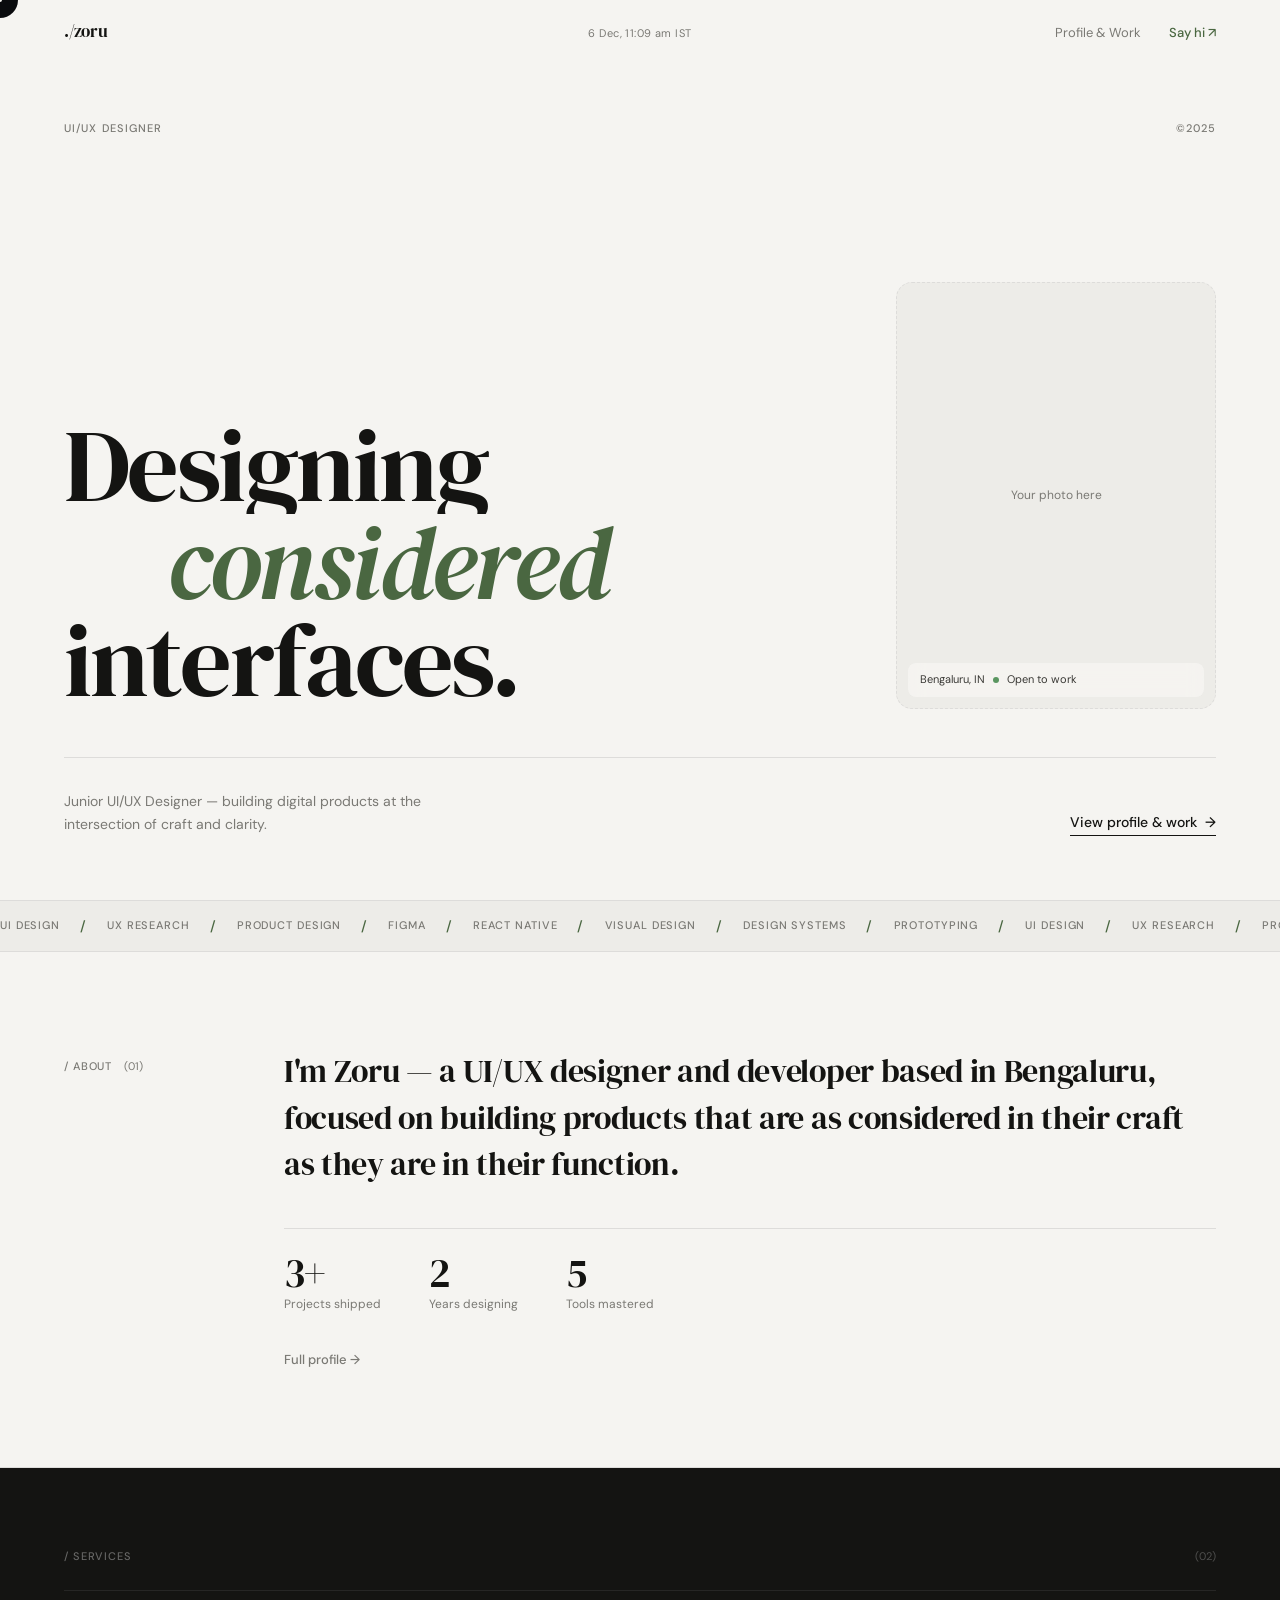
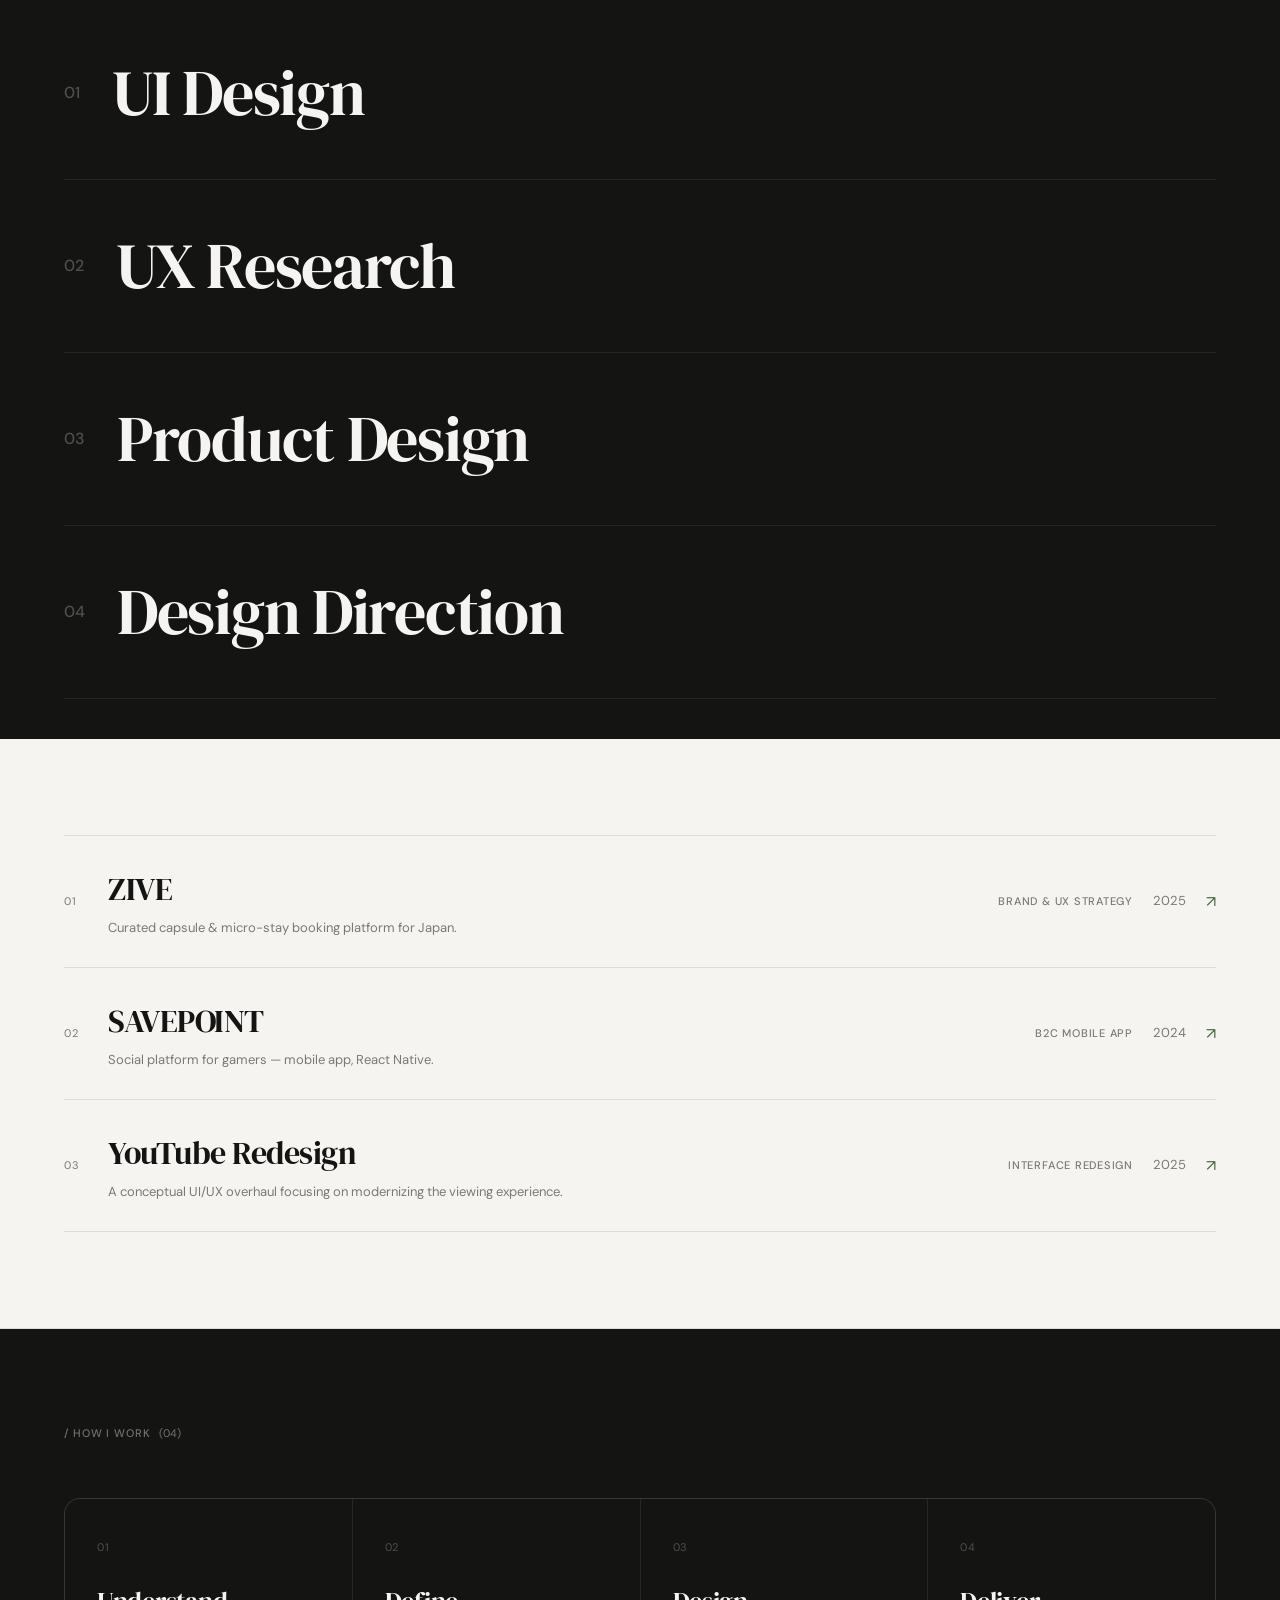
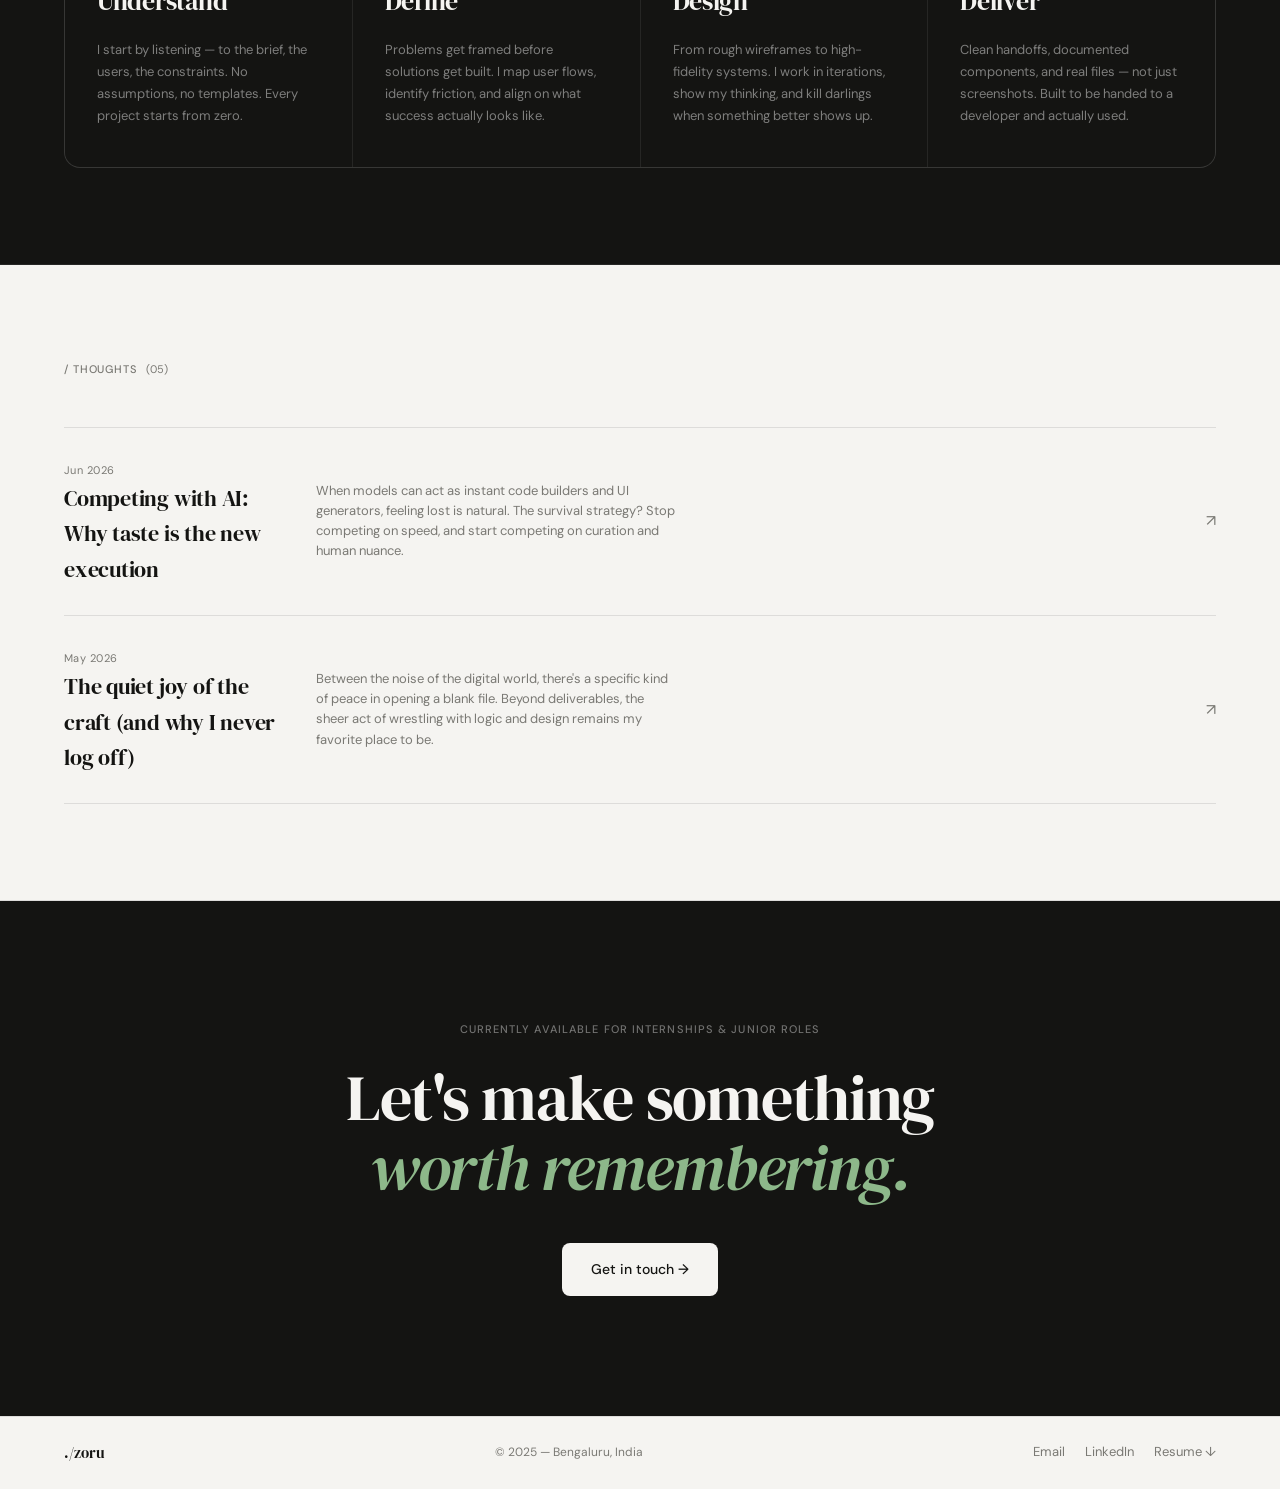
==== index.html @ 4b45d085 "initial commit — portfolio v1" ====
<!doctype html>
<html lang="en">
  <head>
    <meta charset="UTF-8" />
    <meta name="viewport" content="width=device-width, initial-scale=1.0" />
    <title>Zoru — UI/UX Designer</title>
    <meta
      name="description"
      content="UI/UX Designer designing considered digital products and interfaces. Based in Bengaluru."
    />
    <link rel="preconnect" href="https://fonts.googleapis.com" />
    <link rel="preconnect" href="https://fonts.gstatic.com" crossorigin />
    <link
      href="https://fonts.googleapis.com/css2?family=DM+Serif+Display:ital@0;1&family=DM+Sans:ital,opsz,wght@0,9..40,300;0,9..40,400;0,9..40,500;1,9..40,300&display=swap"
      rel="stylesheet"
    />
    <link rel="stylesheet" href="style.css" />
  </head>
  <body>
    <!-- CURSOR -->
    <div class="cursor" id="cursor"></div>
    <div class="cursor-dot" id="cursor-dot"></div>

    <!-- ═══ NAV ═══ -->
    <nav class="nav" id="nav">
      <a href="/" class="nav__mark">./zoru</a>
      <div class="nav__center">
        <span class="nav__date" id="nav-date"></span>
      </div>
      <ul class="nav__links" style="margin-left: auto">
        <li><a href="about.html" class="nav__link">Profile & Work</a></li>
        <li>
          <a href="about.html#contact" class="nav__link nav__link--hi"
            >Say hi ↗</a
          >
        </li>
      </ul>
    </nav>

    <!-- ═══ HERO ═══ -->
    <section class="hero">
      <div class="hero__top">
        <span class="hero__stamp">UI/UX Designer</span>
        <span class="hero__stamp hero__stamp--right">©2025</span>
      </div>
      <div class="hero__body">
        <h1 class="hero__title">
          <span class="hero__title-line" data-line="1">Designing</span>
          <span class="hero__title-line hero__title-line--indent" data-line="2"
            ><em>considered</em></span
          >
          <span class="hero__title-line" data-line="3">interfaces.</span>
        </h1>
        <div class="hero__portrait-col">
          <div class="hero__portrait">
            <!-- Replace with: <img src="assets/images/portrait.jpg" alt="Zoru" /> -->
            <div class="hero__portrait-ph">
              <span>Your photo here</span>
            </div>
            <div class="hero__portrait-tag">
              <span>Bengaluru, IN</span>
              <span class="hero__dot"></span>
              <span>Open to work</span>
            </div>
          </div>
        </div>
      </div>
      <div class="hero__bottom">
        <p class="hero__sub">
          Junior UI/UX Designer — building digital products at the intersection
          of craft and clarity.
        </p>
        <a href="about.html" class="hero__cta"
          >View profile & work <span class="hero__arrow">→</span></a
        >
      </div>
    </section>

    <!-- ═══ TICKER ═══ -->
    <div class="ticker" aria-hidden="true">
      <div class="ticker__track">
        <span>UI Design</span><span class="ticker__sep">/</span>
        <span>UX Research</span><span class="ticker__sep">/</span>
        <span>Product Design</span><span class="ticker__sep">/</span>
        <span>Figma</span><span class="ticker__sep">/</span>
        <span>React Native</span><span class="ticker__sep">/</span>
        <span>Visual Design</span><span class="ticker__sep">/</span>
        <span>Design Systems</span><span class="ticker__sep">/</span>
        <span>Prototyping</span><span class="ticker__sep">/</span>
        <span>UI Design</span><span class="ticker__sep">/</span>
        <span>UX Research</span><span class="ticker__sep">/</span>
        <span>Product Design</span><span class="ticker__sep">/</span>
        <span>Figma</span><span class="ticker__sep">/</span>
        <span>React Native</span><span class="ticker__sep">/</span>
        <span>Visual Design</span><span class="ticker__sep">/</span>
        <span>Design Systems</span><span class="ticker__sep">/</span>
        <span>Prototyping</span><span class="ticker__sep">/</span>
      </div>
    </div>

    <!-- ═══ ABOUT INTRO ═══ -->
    <section class="about" data-reveal>
      <div class="about__inner">
        <div class="about__label-col">
          <span class="section-label">/ About</span>
          <span class="section-num">(01)</span>
        </div>
        <div class="about__content">
          <p class="about__pull">
            I'm Zoru — a UI/UX designer and developer based in Bengaluru,
            focused on building products that are as considered in their craft
            as they are in their function.
          </p>
          <div class="about__stats">
            <div class="about__stat">
              <span class="about__stat-num">3+</span>
              <span class="about__stat-label">Projects shipped</span>
            </div>
            <div class="about__stat">
              <span class="about__stat-num">2</span>
              <span class="about__stat-label">Years designing</span>
            </div>
            <div class="about__stat">
              <span class="about__stat-num">5</span>
              <span class="about__stat-label">Tools mastered</span>
            </div>
          </div>
          <a href="about.html" class="text-link">Full profile →</a>
        </div>
      </div>
    </section>

    <!-- ═══ SERVICES ═══ -->
    <!-- ═══ SERVICES ═══ -->
    <section class="services" data-reveal>
      <div class="services__inner">
        <div class="services__header">
          <span class="section-label" style="color: rgba(255, 255, 255, 0.35)"
            >/ Services</span
          >
          <span class="section-num" style="color: rgba(255, 255, 255, 0.25)"
            >(02)</span
          >
        </div>
        <div class="services__list">
          <div class="service-item">
            <div class="service-item__info">
              <span class="service-item__num">01</span>
              <h3 class="service-item__name">UI Design</h3>
            </div>
            <div class="service-item__media">
              <div class="service-item__media-ph">UI Design</div>
            </div>
          </div>

          <div class="service-item">
            <div class="service-item__info">
              <span class="service-item__num">02</span>
              <h3 class="service-item__name">UX Research</h3>
            </div>
            <div class="service-item__media">
              <div class="service-item__media-ph">UX Research</div>
            </div>
          </div>

          <div class="service-item">
            <div class="service-item__info">
              <span class="service-item__num">03</span>
              <h3 class="service-item__name">Product Design</h3>
            </div>
            <div class="service-item__media">
              <div class="service-item__media-ph">Product Design</div>
            </div>
          </div>

          <div class="service-item">
            <div class="service-item__info">
              <span class="service-item__num">04</span>
              <h3 class="service-item__name">Design Direction</h3>
            </div>
            <div class="service-item__media">
              <div class="service-item__media-ph">Design Direction</div>
            </div>
          </div>
        </div>
      </div>
    </section>

    <!-- Project list — Kanso row style -->
    <section class="work" data-reveal>
      <div class="work__list">
        <!-- 01: ZIVE -->
        <a href="zive.html" class="work-row" data-index="01">
          <div class="work-row__left">
            <span class="work-row__index">01</span>
            <div>
              <h2 class="work-row__title">ZIVE</h2>
              <p class="work-row__desc">
                Curated capsule & micro-stay booking platform for Japan.
              </p>
            </div>
          </div>
          <div class="work-row__right">
            <span class="work-row__tag">Brand & UX Strategy</span>
            <span class="work-row__year">2025</span>
            <span class="work-row__arrow">↗</span>
          </div>
          <div class="work-row__thumb">
            <div class="work-row__thumb-ph">ZIVE</div>
          </div>
        </a>

        <!-- 02: SAVEPOINT -->
        <a href="savepoint.html" class="work-row" data-index="02">
          <div class="work-row__left">
            <span class="work-row__index">02</span>
            <div>
              <h2 class="work-row__title">SAVEPOINT</h2>
              <p class="work-row__desc">
                Social platform for gamers — mobile app, React Native.
              </p>
            </div>
          </div>
          <div class="work-row__right">
            <span class="work-row__tag">B2C Mobile App</span>
            <span class="work-row__year">2024</span>
            <span class="work-row__arrow">↗</span>
          </div>
          <div class="work-row__thumb">
            <div class="work-row__thumb-ph">SAVEPOINT</div>
          </div>
        </a>

        <!-- 03: YOUTUBE REDESIGN -->
        <a href="redesign.html" class="work-row" data-index="03">
          <div class="work-row__left">
            <span class="work-row__index">03</span>
            <div>
              <h2 class="work-row__title">YouTube Redesign</h2>
              <p class="work-row__desc">
                A conceptual UI/UX overhaul focusing on modernizing the viewing
                experience.
              </p>
            </div>
          </div>
          <div class="work-row__right">
            <span class="work-row__tag">Interface Redesign</span>
            <span class="work-row__year">2025</span>
            <span class="work-row__arrow">↗</span>
          </div>
          <div class="work-row__thumb">
            <div class="work-row__thumb-ph">YouTube</div>
          </div>
        </a>
      </div>
    </section>

    <!-- ═══ TESTIMONIALS ═══ -->
    <section class="process" data-reveal>
      <div class="process__inner">
        <div class="process__header">
          <span class="section-label" style="color: rgba(255, 255, 255, 0.4)"
            >/ How I work</span
          >
          <span class="section-num" style="color: rgba(255, 255, 255, 0.4)"
            >(04)</span
          >
        </div>
        <div class="process__grid">
          <div class="process-step">
            <span class="process-step__num">01</span>
            <h3 class="process-step__title">Understand</h3>
            <p class="process-step__desc">
              I start by listening — to the brief, the users, the constraints.
              No assumptions, no templates. Every project starts from zero.
            </p>
          </div>
          <div class="process-step">
            <span class="process-step__num">02</span>
            <h3 class="process-step__title">Define</h3>
            <p class="process-step__desc">
              Problems get framed before solutions get built. I map user flows,
              identify friction, and align on what success actually looks like.
            </p>
          </div>
          <div class="process-step">
            <span class="process-step__num">03</span>
            <h3 class="process-step__title">Design</h3>
            <p class="process-step__desc">
              From rough wireframes to high-fidelity systems. I work in
              iterations, show my thinking, and kill darlings when something
              better shows up.
            </p>
          </div>
          <div class="process-step">
            <span class="process-step__num">04</span>
            <h3 class="process-step__title">Deliver</h3>
            <p class="process-step__desc">
              Clean handoffs, documented components, and real files — not just
              screenshots. Built to be handed to a developer and actually used.
            </p>
          </div>
        </div>
      </div>
    </section>

    <!-- ═══ THOUGHTS ═══ -->
    <section class="thoughts" data-reveal>
      <div class="thoughts__inner">
        <div class="thoughts__header">
          <span class="section-label">/ Thoughts</span>
          <span class="section-num">(05)</span>
        </div>
        <div class="thoughts__list">
          <a href="#" class="thought-item">
            <div class="thought-item__left">
              <span class="thought-item__date">Jun 2026</span>
              <h3 class="thought-item__title">
                Competing with AI: Why taste is the new execution
              </h3>
            </div>
            <p class="thought-item__desc">
              When models can act as instant code builders and UI generators,
              feeling lost is natural. The survival strategy? Stop competing on
              speed, and start competing on curation and human nuance.
            </p>
            <span class="thought-item__arrow">↗</span>
          </a>
          <a href="#" class="thought-item">
            <div class="thought-item__left">
              <span class="thought-item__date">May 2026</span>
              <h3 class="thought-item__title">
                The quiet joy of the craft (and why I never log off)
              </h3>
            </div>
            <p class="thought-item__desc">
              Between the noise of the digital world, there's a specific kind of
              peace in opening a blank file. Beyond deliverables, the sheer act
              of wrestling with logic and design remains my favorite place to
              be.
            </p>
            <span class="thought-item__arrow">↗</span>
          </a>
        </div>
      </div>
    </section>

    <!-- ═══ CTA BAND ═══ -->
    <section class="cta-band" data-reveal>
      <div class="cta-band__inner">
        <p class="cta-band__label">
          Currently available for internships & junior roles
        </p>
        <h2 class="cta-band__title">
          Let's make something<br /><em>worth remembering.</em>
        </h2>
        <a href="about.html#contact" class="cta-band__btn">Get in touch →</a>
      </div>
    </section>

    <!-- ═══ FOOTER ═══ -->
    <footer class="footer">
      <div class="footer__inner">
        <span class="footer__mark">./zoru</span>
        <span class="footer__copy">© 2025 — Bengaluru, India</span>
        <div class="footer__links">
          <a href="mailto:hello@zoru.design" class="footer__link">Email</a>
          <a
            href="https://linkedin.com/in/zoru"
            class="footer__link"
            target="_blank"
            rel="noopener"
            >LinkedIn</a
          >
          <a href="assets/zoru-resume.pdf" class="footer__link" download
            >Resume ↓</a
          >
        </div>
      </div>
    </footer>

    <script src="script.js"></script>
  </body>
</html>
---- style.css ----
/* ══════════════════════════════════════════
   ZORU — style.css
   Palette: near-white / near-black / sage
   Type: DM Serif Display + DM Sans
   ══════════════════════════════════════════ */

:root {
  --bg: #f5f4f1;
  --bg-2: #edece8;
  --ink: #141412;
  --ink-2: #3a3935;
  --ink-3: #7a7974;
  --line: #dddcda;
  --accent: #4a6741; /* muted sage green */
  --accent-bg: #ebf0e9;

  --f-serif: "DM Serif Display", Georgia, serif;
  --f-sans: "DM Sans", system-ui, sans-serif;

  --w: 1200px;
  --px: clamp(20px, 5vw, 72px);
  --ease: cubic-bezier(0.25, 0.1, 0.25, 1);
  --ease-out: cubic-bezier(0, 0, 0.3, 1);
}

/* ── RESET ── */
*,
*::before,
*::after {
  box-sizing: border-box;
  margin: 0;
  padding: 0;
}
html {
  scroll-behavior: smooth;
  /* Forces Mac and Windows to render text at maximum crispness */
  -webkit-font-smoothing: antialiased;
  -moz-osx-font-smoothing: grayscale;
  text-rendering: optimizeLegibility;
}
body {
  background: var(--bg);
  color: var(--ink-2);
  font-family: var(--f-sans);
  font-size: 16px;
  line-height: 1.6;
  cursor: none;
}
a {
  color: inherit;
  text-decoration: none;
}
ul {
  list-style: none;
}
img {
  display: block;
  max-width: 100%;
}

/* ── CUSTOM CURSOR ── */
.cursor {
  position: fixed;
  top: 0;
  left: 0;
  z-index: 9999;
  pointer-events: none;
  width: 36px;
  height: 36px;
  background: white;
  border-radius: 50%;
  transform: translate(-50%, -50%);
  transition:
    transform 0.15s var(--ease),
    width 0.3s var(--ease),
    height 0.3s var(--ease);
  mix-blend-mode: difference;
}
.cursor-dot {
  position: fixed;
  top: 0;
  left: 0;
  z-index: 10000;
  pointer-events: none;
  width: 4px;
  height: 4px;
  background: white;
  border-radius: 50%;
  transform: translate(-50%, -50%);
  transition: transform 0.05s var(--ease);
  mix-blend-mode: difference;
}

body.cursor-hover .cursor {
  width: 64px;
  height: 64px;
}
body.cursor-hover .cursor-dot {
  opacity: 0;
}

/* ── SECTION UTILITY ── */
.section-label {
  font-family: var(--f-sans);
  font-size: 11px;
  font-weight: 500;
  letter-spacing: 0.08em;
  text-transform: uppercase;
  color: var(--ink-3);
}
.section-num {
  font-family: var(--f-sans);
  font-size: 11px;
  color: var(--ink-3);
  margin-left: 8px;
}
.text-link {
  font-family: var(--f-sans);
  font-size: 13px;
  font-weight: 500;
  color: var(--ink-3);
  position: relative;
  display: inline-flex;
  align-items: center;
  gap: 4px;
  transition: color 0.2s var(--ease);
}
.text-link::after {
  content: "";
  position: absolute;
  bottom: -1px;
  left: 0;
  width: 0;
  height: 1px;
  background: var(--accent);
  transition: width 0.3s var(--ease-out);
}
.text-link:hover {
  color: var(--accent);
}
.text-link:hover::after {
  width: 100%;
}

/* ── SCROLL REVEAL ── */
[data-reveal] {
  opacity: 0;
  transform: translateY(40px);
  /* Make sure will-change is completely removed from here! */
  transition:
    opacity 0.6s var(--ease-out),
    transform 0.6s var(--ease-out);
}

[data-reveal].is-visible {
  opacity: 1;
  transform: translateY(0); /* Ensures it snaps exactly to the pixel grid */
}

/* ═══════════════════════════════
   NAV
═══════════════════════════════ */
.nav {
  position: fixed;
  top: 0;
  left: 0;
  right: 0;
  z-index: 200;
  display: grid;
  grid-template-columns: 1fr 1fr 1fr;
  align-items: center;
  padding: 18px var(--px);
  transition:
    background 0.4s var(--ease),
    border-color 0.4s var(--ease);
  border-bottom: 1px solid transparent;
}
.nav--scrolled {
  background: rgba(245, 244, 241, 0.88);
  backdrop-filter: blur(16px);
  -webkit-backdrop-filter: blur(16px);
  border-bottom-color: var(--line);
  border-radius: 0 0 14px 14px;
}
.nav__mark {
  font-family: var(--f-serif);
  font-size: 17px;
  color: var(--ink);
  letter-spacing: -0.01em;
}
.nav__center {
  text-align: center;
}
.nav__date {
  font-family: var(--f-sans);
  font-size: 11px;
  color: var(--ink-3);
  letter-spacing: 0.04em;
}
.nav__links {
  display: flex;
  align-items: center;
  justify-content: flex-end;
  gap: 28px;
}
.nav__link {
  font-family: var(--f-sans);
  font-size: 13px;
  font-weight: 400;
  color: var(--ink-3);
  position: relative;
  transition: color 0.2s var(--ease);
}
.nav__link::after {
  content: "";
  position: absolute;
  bottom: -2px;
  left: 0;
  width: 0;
  height: 1px;
  background: var(--ink);
  transition: width 0.25s var(--ease-out);
}
.nav__link:hover {
  color: var(--ink);
}
.nav__link:hover::after {
  width: 100%;
}
.nav__link--hi {
  color: var(--accent);
  font-weight: 500;
}
.nav__link--hi:hover {
  color: var(--ink);
}
.nav__link--hi::after {
  background: var(--ink);
}

/* ═══════════════════════════════
   HERO
═══════════════════════════════ */
.hero {
  min-height: 100svh;
  padding: 120px var(--px) 64px;
  display: flex;
  flex-direction: column;
  justify-content: space-between;
  max-width: calc(var(--w) + var(--px) * 2);
  margin: 0 auto;
  width: 100%;
}
.hero__top {
  display: flex;
  justify-content: space-between;
  align-items: center;
  margin-bottom: 40px;
}
.hero__stamp {
  font-family: var(--f-sans);
  font-size: 11px;
  font-weight: 500;
  letter-spacing: 0.1em;
  text-transform: uppercase;
  color: var(--ink-3);
  opacity: 0;
  animation: fadeIn 0.6s var(--ease-out) 0.1s forwards;
}
.hero__body {
  display: grid;
  grid-template-columns: 1fr 320px;
  gap: 40px;
  align-items: end;
  flex: 1;
  margin-bottom: 48px;
}
.hero__title {
  font-family: var(--f-serif);
  font-size: clamp(60px, 8vw, 120px);
  font-weight: 400;
  line-height: 0.95;
  letter-spacing: -0.025em;
  color: var(--ink);
  display: flex;
  flex-direction: column;
  gap: 0;
}
.hero__title-line {
  display: block;
  overflow: hidden;
  opacity: 0;
  transform: translateY(40px);
}
.hero__title-line[data-line="1"] {
  animation: slideUp 0.9s var(--ease-out) 0.2s forwards;
}
.hero__title-line[data-line="2"] {
  animation: slideUp 0.9s var(--ease-out) 0.35s forwards;
}
.hero__title-line[data-line="3"] {
  animation: slideUp 0.9s var(--ease-out) 0.5s forwards;
}
.hero__title-line--indent {
  padding-left: clamp(48px, 8vw, 140px);
}
.hero__title em {
  font-style: italic;
  color: var(--accent);
}

.hero__portrait-col {
  display: flex;
  flex-direction: column;
  align-items: flex-end;
  justify-content: flex-end;
  opacity: 0;
  animation: fadeIn 1s var(--ease-out) 0.6s forwards;
}
.hero__portrait {
  position: relative;
  width: 100%;
}
.hero__portrait-ph {
  width: 100%;
  aspect-ratio: 3/4;
  background: var(--bg-2);
  border: 1px dashed var(--line);
  display: flex;
  align-items: center;
  justify-content: center;
  border-radius: 16px;
}
.hero__portrait-ph span {
  font-size: 12px;
  color: var(--ink-3);
}
/* Real image — same container */
.hero__portrait img {
  width: 100%;
  aspect-ratio: 3/4;
  object-fit: cover;
  object-position: top;
  display: block;
  border-radius: 16px;
}

.hero__portrait-tag {
  position: absolute;
  bottom: 12px;
  left: 12px;
  right: 12px;
  background: rgba(245, 244, 241, 0.9);
  backdrop-filter: blur(8px);
  padding: 8px 12px;
  display: flex;
  align-items: center;
  gap: 8px;
  font-family: var(--f-sans);
  font-size: 11px;
  color: var(--ink-2);
  border-radius: 8px;
}
.hero__dot {
  width: 6px;
  height: 6px;
  border-radius: 50%;
  background: #5a9660;
  flex-shrink: 0;
}

.hero__bottom {
  display: flex;
  justify-content: space-between;
  align-items: flex-end;
  padding-top: 32px;
  border-top: 1px solid var(--line);
  opacity: 0;
  animation: fadeIn 0.7s var(--ease-out) 0.7s forwards;
}
.hero__sub {
  font-family: var(--f-sans);
  font-size: 14px;
  color: var(--ink-3);
  max-width: 42ch;
  line-height: 1.65;
}
.hero__cta {
  font-family: var(--f-sans);
  font-size: 14px;
  font-weight: 500;
  color: var(--ink);
  display: inline-flex;
  align-items: center;
  gap: 8px;
  border-bottom: 1px solid var(--ink);
  padding-bottom: 2px;
  transition:
    color 0.2s var(--ease),
    border-color 0.2s var(--ease);
  white-space: nowrap;
}
.hero__arrow {
  transition: transform 0.2s var(--ease-out);
}
.hero__cta:hover {
  color: var(--accent);
  border-color: var(--accent);
}
.hero__cta:hover .hero__arrow {
  transform: translateX(5px);
}

/* ═══════════════════════════════
   TICKER
═══════════════════════════════ */
.ticker {
  overflow: hidden;
  border-top: 1px solid var(--line);
  border-bottom: 1px solid var(--line);
  padding: 14px 0;
  background: var(--bg-2);
}
.ticker__track {
  display: flex;
  align-items: center;
  gap: 20px;
  white-space: nowrap;
  width: max-content;
  animation: ticker 30s linear infinite;
}
.ticker__track span {
  font-family: var(--f-sans);
  font-size: 11px;
  font-weight: 500;
  letter-spacing: 0.08em;
  text-transform: uppercase;
  color: var(--ink-3);
}
.ticker__sep {
  color: var(--accent) !important;
  font-size: 14px !important;
}
.ticker:hover .ticker__track {
  animation-play-state: paused;
}
@keyframes ticker {
  from {
    transform: translateX(0);
  }
  to {
    transform: translateX(-50%);
  }
}

/* ═══════════════════════════════
   ABOUT INTRO
═══════════════════════════════ */
.about {
  padding: 96px var(--px);
  border-bottom: 1px solid var(--line);
}
.about__inner {
  max-width: var(--w);
  margin: 0 auto;
  display: grid;
  grid-template-columns: 180px 1fr;
  gap: 40px;
}
.about__label-col {
  padding-top: 4px;
}
.about__pull {
  font-family: var(--f-serif);
  font-size: clamp(24px, 2.5vw, 36px);
  font-weight: 400;
  line-height: 1.45;
  letter-spacing: -0.01em;
  color: var(--ink);
  margin-bottom: 40px;
}
.about__stats {
  display: flex;
  gap: 48px;
  margin-bottom: 32px;
  padding-top: 24px;
  border-top: 1px solid var(--line);
}
.about__stat {
  display: flex;
  flex-direction: column;
  gap: 2px;
}
.about__stat-num {
  font-family: var(--f-serif);
  font-size: 40px;
  color: var(--ink);
  line-height: 1;
  letter-spacing: -0.02em;
}
.about__stat-label {
  font-family: var(--f-sans);
  font-size: 12px;
  color: var(--ink-3);
}

/* ═══════════════════════════════
   SERVICES
═══════════════════════════════ */
.services {
  background: var(--ink);
  padding: 80px var(--px) 40px;
}
.services__inner {
  max-width: var(--w);
  margin: 0 auto;
}
.services__header {
  display: flex;
  justify-content: space-between;
  align-items: center;
  margin-bottom: 16px;
  padding-bottom: 24px;
  border-bottom: 1px solid rgba(255, 255, 255, 0.08);
}

.services__list {
  display: flex;
  flex-direction: column;
}

.service-item {
  display: flex;
  align-items: center;
  justify-content: space-between;
  padding: 36px 0;
  border-bottom: 1px solid rgba(255, 255, 255, 0.07);
  cursor: pointer;
  overflow: hidden;
}

.service-item__info {
  display: flex;
  align-items: center;
  gap: 32px;
  transition: transform 0.6s cubic-bezier(0.16, 1, 0.3, 1);
}

.service-item__num {
  font-family: var(--f-sans);
  font-size: 16px;
  color: rgba(255, 255, 255, 0.25);
  font-weight: 500;
  transition:
    opacity 0.4s var(--ease-out),
    transform 0.5s cubic-bezier(0.16, 1, 0.3, 1);
}

.service-item__name {
  font-family: var(--f-serif);
  font-size: clamp(36px, 5vw, 64px);
  font-weight: 400;
  color: #f5f4f1;
  letter-spacing: -0.02em;
  line-height: 1;
  transition: color 0.4s var(--ease);
}

/* Expanding Media Container */
.service-item__media {
  width: 0;
  height: 100px;
  opacity: 0;
  overflow: hidden;
  border-radius: 8px;
  transform: translateX(-20px);
  transition:
    width 0.6s cubic-bezier(0.16, 1, 0.3, 1),
    opacity 0.5s var(--ease-out),
    transform 0.6s cubic-bezier(0.16, 1, 0.3, 1);
  will-change: width, opacity, transform;
}

.service-item__media img,
.service-item__media-ph {
  width: 240px; /* Fixed inner width so it reveals, instead of squeezing */
  height: 100px;
  object-fit: cover;
  display: block;
}

.service-item__media-ph {
  background: #1e1e1b;
  border: 1px solid rgba(255, 255, 255, 0.08);
  display: flex;
  align-items: center;
  justify-content: center;
  font-family: var(--f-sans);
  font-size: 11px;
  color: rgba(255, 255, 255, 0.3);
}

/* ── HOVER ANIMATIONS ── */
.service-item:hover .service-item__info {
  transform: translateX(-24px); /* Pulls the title slightly to the left */
}

.service-item:hover .service-item__num {
  opacity: 0;
  transform: translateX(16px); /* Number slides right, fading into the title */
}

.service-item:hover .service-item__name {
  color: #8db88a;
}

.service-item:hover .service-item__media {
  width: 240px; /* Opens up horizontally */
  opacity: 1;
  transform: translateX(0);
}

/* Responsive fixes */
@media (max-width: 768px) {
  .service-item__info {
    gap: 16px;
  }
  .service-item:hover .service-item__info {
    transform: none;
  }
  .service-item__media {
    display: none;
  } /* Hide complex expanding image on mobile */
}

/* ═══════════════════════════════
   WORK — Row list (Kanso style)
═══════════════════════════════ */
.work {
  padding: 96px var(--px);
  border-bottom: 1px solid var(--line);
}
.work__inner {
  max-width: var(--w);
  margin: 0 auto;
}
.work__header {
  display: flex;
  justify-content: space-between;
  align-items: center;
  margin-bottom: 48px;
}
.work__header-left {
  display: flex;
  align-items: center;
}

.work__list {
  display: flex;
  flex-direction: column;
}

.work-row {
  display: grid;
  grid-template-columns: 1fr auto;
  align-items: center;
  gap: 24px;
  padding: 28px 0;
  border-bottom: 1px solid var(--line);
  position: relative;
  overflow: hidden;
  transition: padding-left 0.35s var(--ease-out);
  cursor: pointer;
}
.work-row:first-child {
  border-top: 1px solid var(--line);
}
.work-row--soon {
  opacity: 0.45;
  cursor: default;
}

/* Hover fill reveal */
.work-row::before {
  content: "";
  position: absolute;
  inset: 0;
  background: var(--bg-2);
  transform: scaleX(0);
  transform-origin: left;
  transition: transform 0.4s var(--ease-out);
  z-index: 0;
}
.work-row:not(.work-row--soon):hover::before {
  transform: scaleX(1);
}
.work-row:not(.work-row--soon):hover {
  padding-left: 16px;
}

.work-row__left,
.work-row__right {
  position: relative;
  z-index: 1;
  display: flex;
  align-items: center;
  gap: 20px;
}
.work-row__index {
  font-family: var(--f-sans);
  font-size: 11px;
  color: var(--ink-3);
  letter-spacing: 0.05em;
  min-width: 24px;
}
.work-row__title {
  font-family: var(--f-serif);
  font-size: clamp(22px, 2.5vw, 32px);
  font-weight: 400;
  color: var(--ink);
  letter-spacing: -0.015em;
  transition: color 0.2s var(--ease);
}
.work-row:not(.work-row--soon):hover .work-row__title {
  color: var(--accent);
}
.work-row__desc {
  font-family: var(--f-sans);
  font-size: 13px;
  color: var(--ink-3);
  margin-top: 3px;
}
.work-row__tag {
  font-family: var(--f-sans);
  font-size: 11px;
  font-weight: 500;
  letter-spacing: 0.07em;
  text-transform: uppercase;
  color: var(--ink-3);
}
.work-row__year {
  font-family: var(--f-sans);
  font-size: 13px;
  color: var(--ink-3);
}
.work-row__arrow {
  font-size: 16px;
  color: var(--accent);
  transform: rotate(0deg);
  transition: transform 0.3s var(--ease-out);
}
.work-row:hover .work-row__arrow {
  transform: rotate(45deg);
}
.work-row__badge {
  font-family: var(--f-sans);
  font-size: 11px;
  color: var(--ink-3);
  border: 1px solid var(--line);
  padding: 2px 10px;
  border-radius: 99px;
}

/* Hover thumbnail — Kanso floating image on hover */
.work-row__thumb {
  position: fixed;
  top: 0;
  left: 0;
  z-index: 999;
  width: 220px;
  height: 160px;
  pointer-events: none;
  opacity: 0;
  transform: scale(0.92) rotate(-2deg);
  transition:
    opacity 0.3s var(--ease-out),
    transform 0.3s var(--ease-out);
  overflow: hidden;
  border-radius: 12px;
}
.work-row__thumb img {
  width: 100%;
  height: 100%;
  object-fit: cover;
}
.work-row__thumb-ph {
  width: 100%;
  height: 100%;
  background: var(--bg-2);
  border: 1px solid var(--line);
  display: flex;
  align-items: center;
  justify-content: center;
  font-family: var(--f-sans);
  font-size: 11px;
  color: var(--ink-3);
  border-radius: 12px;
}
.work-row:not(.work-row--soon):hover .work-row__thumb {
  opacity: 1;
  transform: scale(1) rotate(-1deg);
}

/* ═══════════════════════════════
   TESTIMONIALS
═══════════════════════════════ */
.process {
  background: var(--ink);
  padding: 96px var(--px);
  border-bottom: 1px solid rgba(255, 255, 255, 0.08);
}
.process__inner {
  max-width: var(--w);
  margin: 0 auto;
}
.process__header {
  display: flex;
  align-items: center;
  margin-bottom: 56px;
}
.process__grid {
  display: grid;
  grid-template-columns: repeat(4, 1fr);
  gap: 1px;
  background: rgba(255, 255, 255, 0.08);
  border: 1px solid rgba(255, 255, 255, 0.08);
  border-radius: 16px;
  overflow: hidden;
}
.process-step {
  background: var(--ink);
  padding: 40px 32px;
  transition: background 0.3s var(--ease);
}
.process-step:hover {
  background: #1e1e1b;
}
.process-step__num {
  display: block;
  font-family: var(--f-sans);
  font-size: 11px;
  color: rgba(255, 255, 255, 0.25);
  letter-spacing: 0.06em;
  margin-bottom: 24px;
}
.process-step__title {
  font-family: var(--f-serif);
  font-size: 26px;
  font-weight: 400;
  color: #f5f4f1;
  letter-spacing: -0.01em;
  margin-bottom: 16px;
}
.process-step__desc {
  font-family: var(--f-sans);
  font-size: 13px;
  color: rgba(255, 255, 255, 0.45);
  line-height: 1.7;
}
@media (max-width: 960px) {
  .process__grid {
    grid-template-columns: repeat(2, 1fr);
    border-radius: 12px;
  }
}
@media (max-width: 560px) {
  .process__grid {
    grid-template-columns: 1fr;
  }
}

/* ═══════════════════════════════
   THOUGHTS
═══════════════════════════════ */
.thoughts {
  padding: 96px var(--px);
  border-bottom: 1px solid var(--line);
}
.thoughts__inner {
  max-width: var(--w);
  margin: 0 auto;
}
.thoughts__header {
  display: flex;
  align-items: center;
  margin-bottom: 48px;
}
.thoughts__list {
  display: flex;
  flex-direction: column;
}
.thought-item {
  display: grid;
  grid-template-columns: 220px 1fr auto;
  align-items: center;
  gap: 32px;
  padding: 28px 0;
  border-bottom: 1px solid var(--line);
  transition:
    background 0.25s var(--ease),
    padding-left 0.3s var(--ease-out);
  position: relative;
}
.thought-item:first-child {
  border-top: 1px solid var(--line);
}
.thought-item:hover {
  padding-left: 12px;
}
.thought-item__date {
  font-family: var(--f-sans);
  font-size: 11px;
  color: var(--ink-3);
  letter-spacing: 0.04em;
  white-space: nowrap;
}
.thought-item__title {
  font-family: var(--f-serif);
  font-size: clamp(18px, 1.8vw, 22px);
  font-weight: 400;
  color: var(--ink);
  letter-spacing: -0.01em;
  transition: color 0.2s var(--ease);
}
.thought-item:hover .thought-item__title {
  color: var(--accent);
}
.thought-item__desc {
  font-family: var(--f-sans);
  font-size: 13px;
  color: var(--ink-3);
  line-height: 1.55;
  max-width: 40ch;
}
.thought-item__arrow {
  font-size: 16px;
  color: var(--ink-3);
  transition:
    transform 0.25s var(--ease-out),
    color 0.2s var(--ease);
}
.thought-item:hover .thought-item__arrow {
  transform: rotate(45deg);
  color: var(--accent);
}

/* ═══════════════════════════════
   CTA BAND
═══════════════════════════════ */
.cta-band {
  padding: 120px var(--px);
  background: var(--ink);
  text-align: center;
}
.cta-band__inner {
  max-width: 640px;
  margin: 0 auto;
}
.cta-band__label {
  font-family: var(--f-sans);
  font-size: 11px;
  font-weight: 500;
  letter-spacing: 0.1em;
  text-transform: uppercase;
  color: rgba(255, 255, 255, 0.4);
  margin-bottom: 24px;
}
.cta-band__title {
  font-family: var(--f-serif);
  font-size: clamp(36px, 5vw, 64px);
  font-weight: 400;
  line-height: 1.1;
  letter-spacing: -0.02em;
  color: #f5f4f1;
  margin-bottom: 40px;
}
.cta-band__title em {
  font-style: italic;
  color: #8db88a;
}
.cta-band__btn {
  display: inline-flex;
  align-items: center;
  gap: 10px;
  font-family: var(--f-sans);
  font-size: 14px;
  font-weight: 500;
  color: var(--ink);
  background: #f5f4f1;
  padding: 14px 28px;
  border: 1px solid transparent;
  border-radius: 8px;
  transition:
    background 0.25s var(--ease),
    color 0.25s var(--ease),
    border-color 0.25s var(--ease);
}
.cta-band__btn:hover {
  background: transparent;
  color: #f5f4f1;
  border-color: rgba(255, 255, 255, 0.3);
}

/* ═══════════════════════════════
   FOOTER
═══════════════════════════════ */
.footer {
  padding: 24px var(--px);
  border-top: 1px solid var(--line);
}
.footer__inner {
  max-width: var(--w);
  margin: 0 auto;
  display: flex;
  align-items: center;
  justify-content: space-between;
  gap: 24px;
}
.footer__mark {
  font-family: var(--f-serif);
  font-size: 15px;
  color: var(--ink);
}
.footer__copy {
  font-family: var(--f-sans);
  font-size: 12px;
  color: var(--ink-3);
}
.footer__links {
  display: flex;
  gap: 20px;
}
.footer__link {
  font-family: var(--f-sans);
  font-size: 13px;
  color: var(--ink-3);
  transition: color 0.2s var(--ease);
}
.footer__link:hover {
  color: var(--ink);
}

/* ═══════════════════════════════
   KEYFRAMES
═══════════════════════════════ */
@keyframes fadeIn {
  from {
    opacity: 0;
  }
  to {
    opacity: 1;
  }
}
@keyframes slideUp {
  from {
    opacity: 0;
    transform: translateY(40px);
  }
  to {
    opacity: 1;
    transform: translateY(0);
  }
}

/* ═══════════════════════════════
   RESPONSIVE
═══════════════════════════════ */
@media (max-width: 960px) {
  .hero__body {
    grid-template-columns: 1fr;
  }
  .hero__portrait-col {
    max-width: 280px;
  }
  .about__inner {
    grid-template-columns: 1fr;
    gap: 24px;
  }
  .services__grid {
    grid-template-columns: repeat(2, 1fr);
  }
  .testimonials__grid {
    grid-template-columns: 1fr;
  }
  .thought-item {
    grid-template-columns: 1fr;
    gap: 8px;
  }
  .thought-item__desc {
    display: none;
  }
  .work-row__thumb {
    display: none;
  }
}
@media (max-width: 640px) {
  .nav {
    grid-template-columns: 1fr 1fr;
  }
  .nav__center {
    display: none;
  }
  .hero__bottom {
    flex-direction: column;
    align-items: flex-start;
    gap: 20px;
  }
  .services__grid {
    grid-template-columns: 1fr;
  }
  .about__stats {
    flex-wrap: wrap;
    gap: 24px;
  }
  .work-row {
    grid-template-columns: 1fr;
  }
  .work-row__right {
    display: none;
  }
  .footer__inner {
    flex-direction: column;
    align-items: flex-start;
    gap: 12px;
  }
}
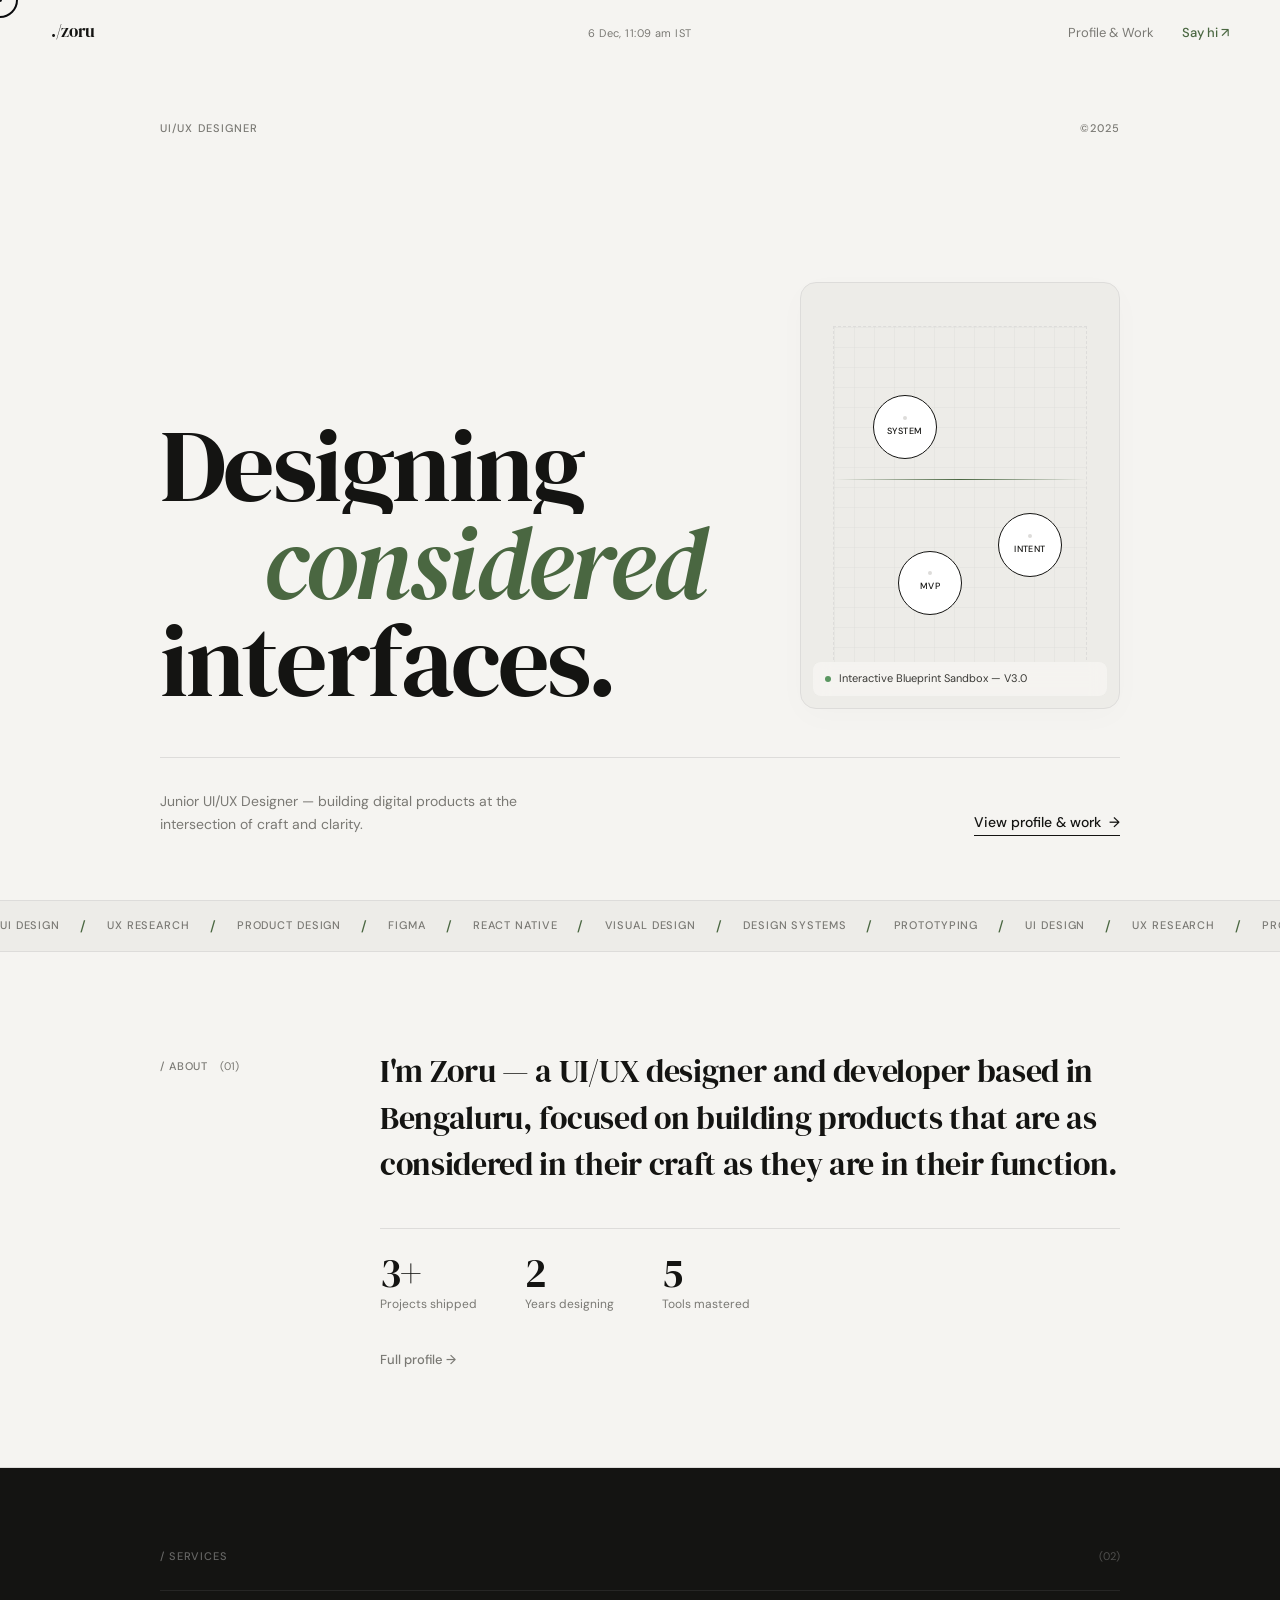
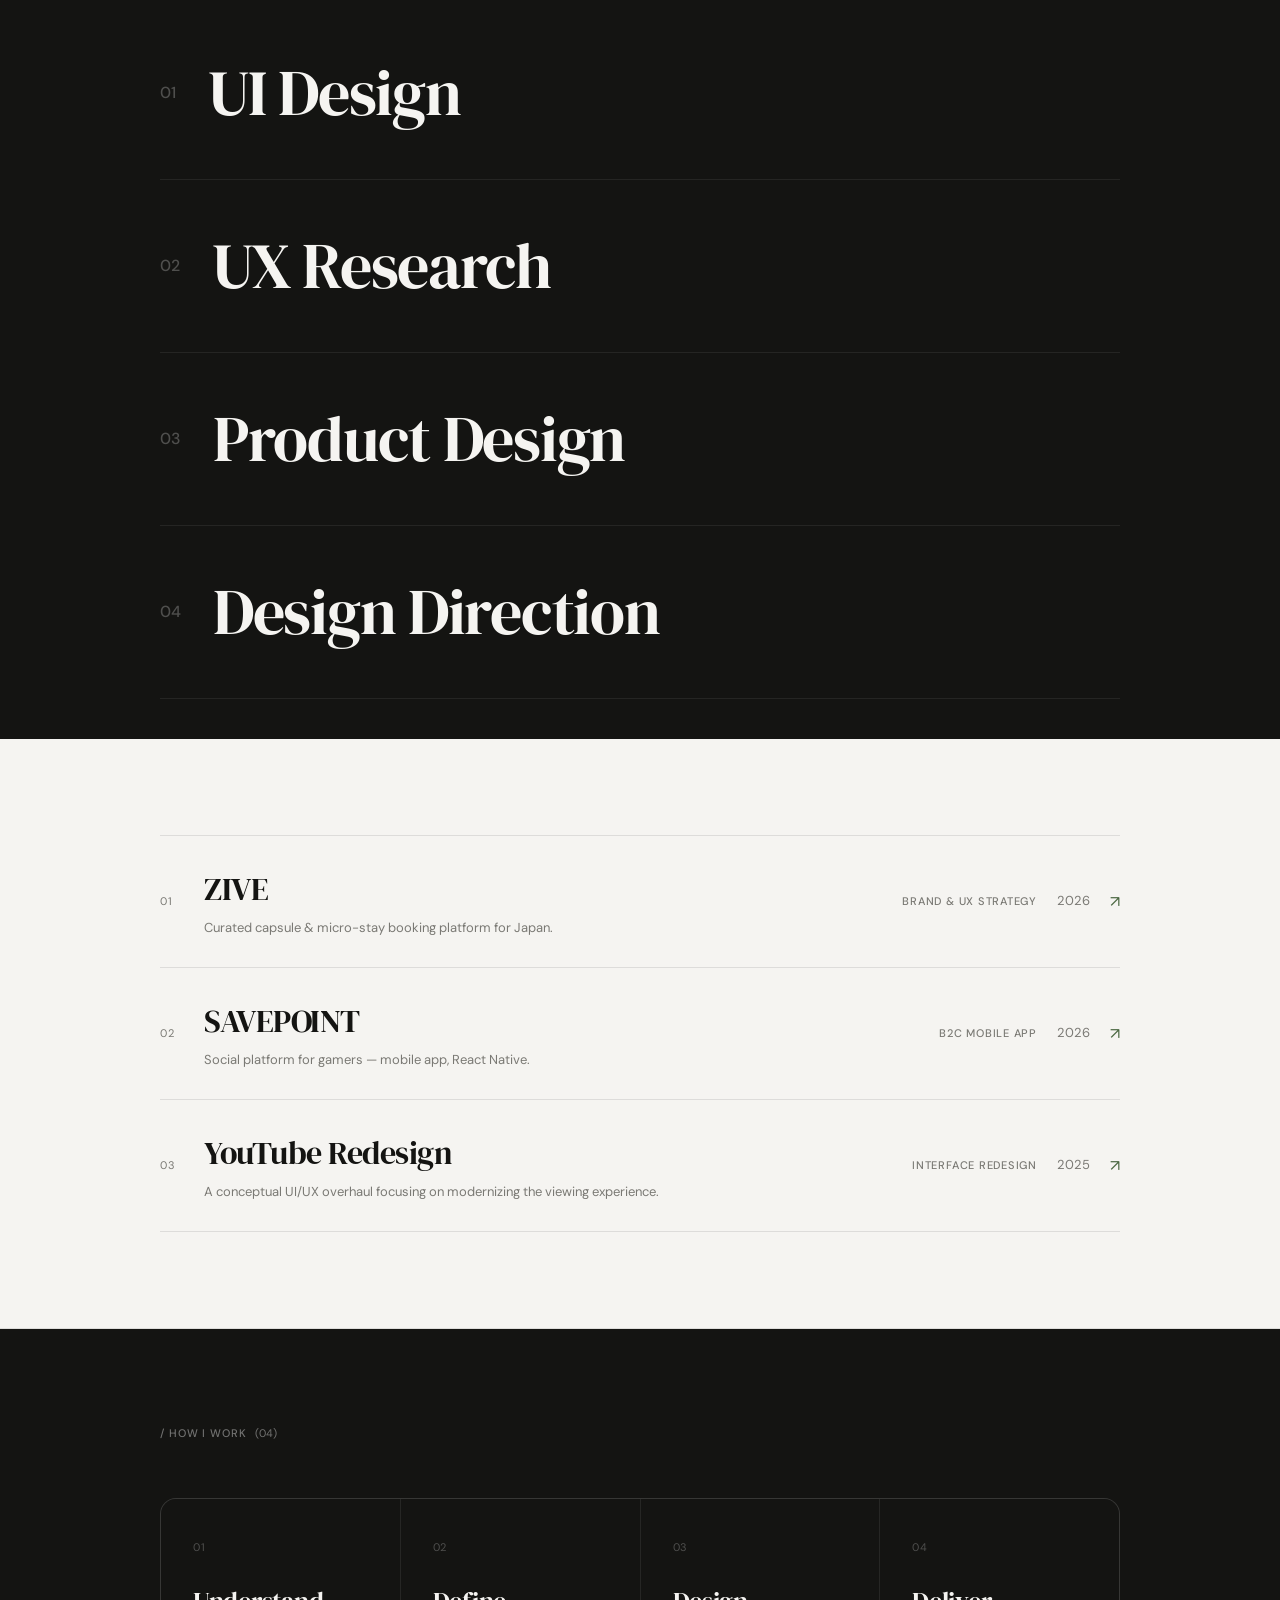
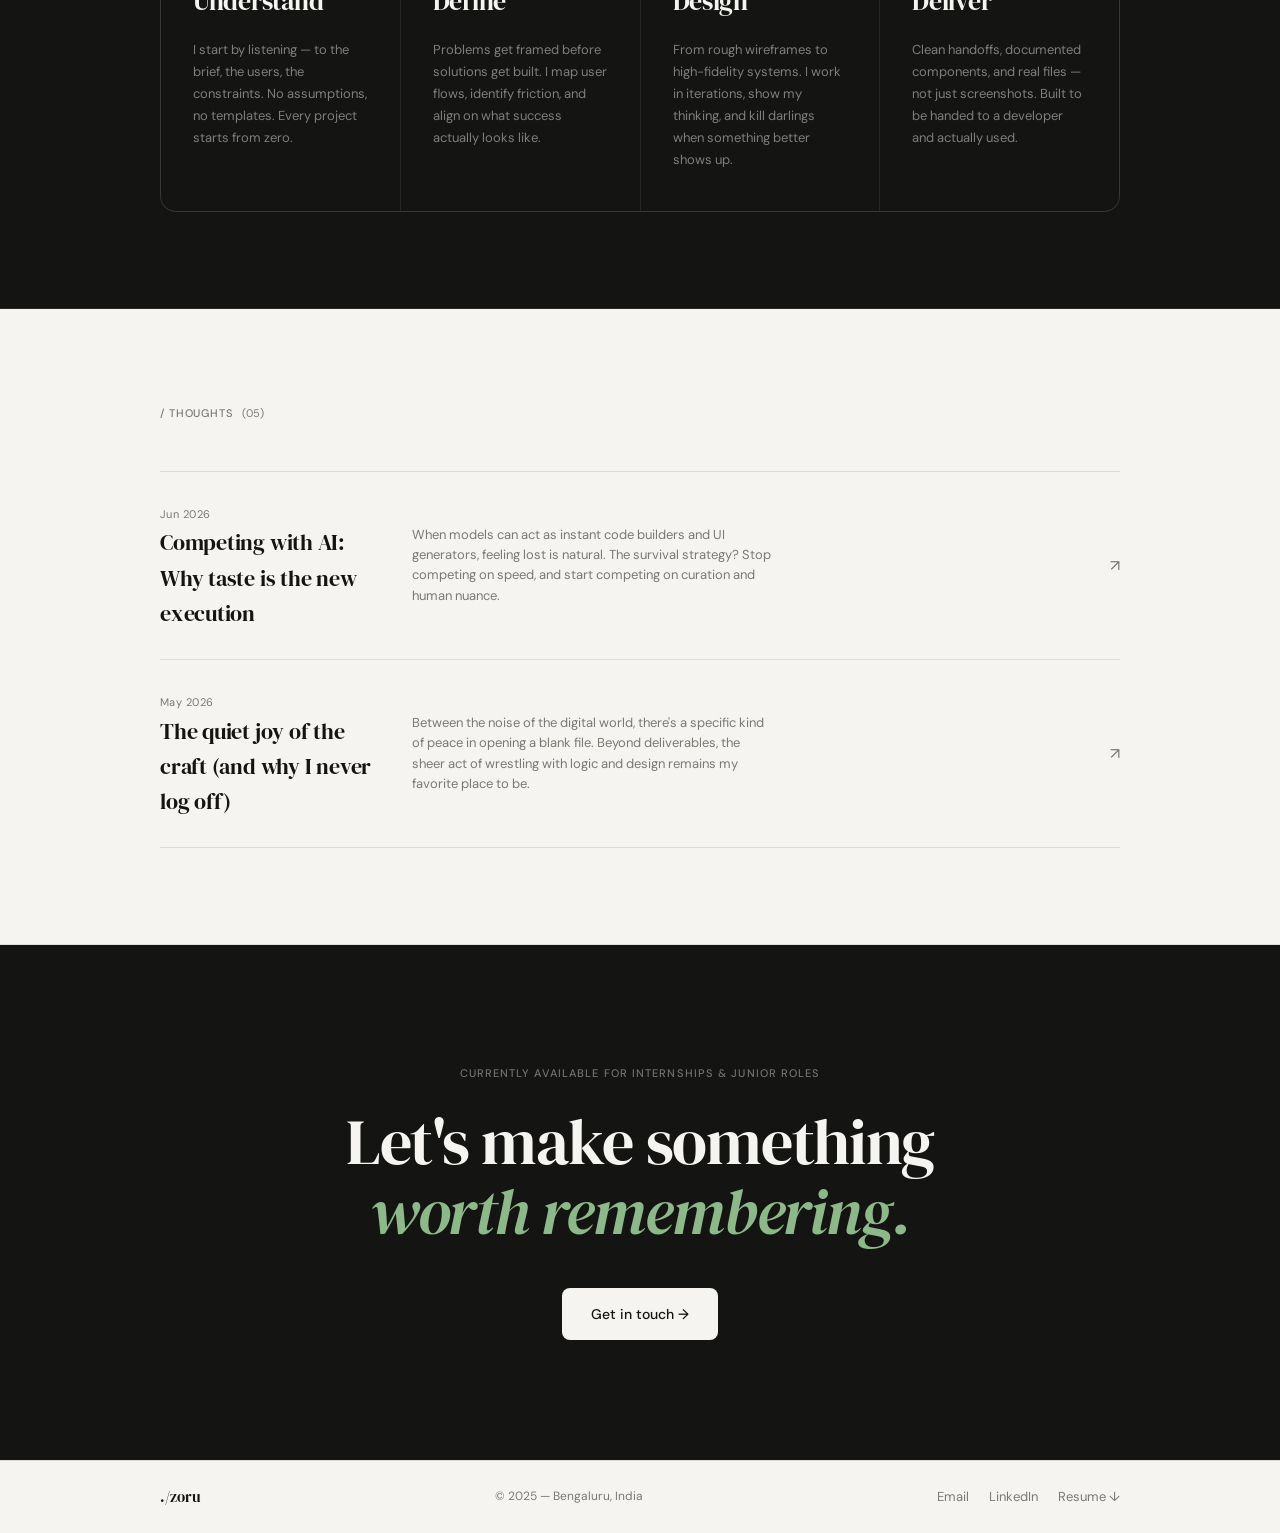
==== commit 293c4c2d: "Update project files" ====
--- a/index.html
+++ b/index.html
@@ -52,15 +52,25 @@
           <span class="hero__title-line" data-line="3">interfaces.</span>
         </h1>
         <div class="hero__portrait-col">
-          <div class="hero__portrait">
-            <!-- Replace with: <img src="assets/images/portrait.jpg" alt="Zoru" /> -->
-            <div class="hero__portrait-ph">
-              <span>Your photo here</span>
+          <div class="hero__canvas-wrapper">
+            <div class="hero__canvas-grid" id="canvas-sandbox">
+              <div class="canvas-node node--1">
+                <div class="node-dot"></div>
+                <span>System</span>
+              </div>
+              <div class="canvas-node node--2">
+                <div class="node-dot"></div>
+                <span>Intent</span>
+              </div>
+              <div class="canvas-node node--3">
+                <div class="node-dot"></div>
+                <span>MVP</span>
+              </div>
+              <div class="canvas-vector-line"></div>
             </div>
             <div class="hero__portrait-tag">
-              <span>Bengaluru, IN</span>
-              <span class="hero__dot"></span>
-              <span>Open to work</span>
+              <div class="hero__dot"></div>
+              <span>Interactive Blueprint Sandbox — V3.0</span>
             </div>
           </div>
         </div>
@@ -202,11 +212,11 @@
           </div>
           <div class="work-row__right">
             <span class="work-row__tag">Brand & UX Strategy</span>
-            <span class="work-row__year">2025</span>
+            <span class="work-row__year">2026</span>
             <span class="work-row__arrow">↗</span>
           </div>
           <div class="work-row__thumb">
-            <div class="work-row__thumb-ph">ZIVE</div>
+            <img src="assets/ZIVE main MOCK.png" alt="ZIVE project mockup" />
           </div>
         </a>
 
@@ -223,11 +233,11 @@
           </div>
           <div class="work-row__right">
             <span class="work-row__tag">B2C Mobile App</span>
-            <span class="work-row__year">2024</span>
+            <span class="work-row__year">2026</span>
             <span class="work-row__arrow">↗</span>
           </div>
           <div class="work-row__thumb">
-            <div class="work-row__thumb-ph">SAVEPOINT</div>
+            <img src="assets/SP main MOCK.png" alt="Savepoint project mockup" />
           </div>
         </a>
 
@@ -249,7 +259,10 @@
             <span class="work-row__arrow">↗</span>
           </div>
           <div class="work-row__thumb">
-            <div class="work-row__thumb-ph">YouTube</div>
+            <img
+              src="assets/Redesign main MOCK.png "
+              alt="YouTube Redesign mockup"
+            />
           </div>
         </a>
       </div>
--- a/style.css
+++ b/style.css
@@ -17,8 +17,8 @@
   --f-serif: "DM Serif Display", Georgia, serif;
   --f-sans: "DM Sans", system-ui, sans-serif;
 
-  --w: 1200px;
-  --px: clamp(20px, 5vw, 72px);
+  --w: 960px;
+  --px: clamp(24px, 4vw, 80px);
   --ease: cubic-bezier(0.25, 0.1, 0.25, 1);
   --ease-out: cubic-bezier(0, 0, 0.3, 1);
 }
@@ -67,7 +67,8 @@
   pointer-events: none;
   width: 36px;
   height: 36px;
-  background: white;
+  background: transparent;
+  border: 2px solid white;
   border-radius: 50%;
   transform: translate(-50%, -50%);
   transition:
@@ -656,6 +657,8 @@
 }
 
 .work__list {
+  max-width: var(--w);
+  margin: 0 auto;
   display: flex;
   flex-direction: column;
 }
@@ -782,6 +785,7 @@
   width: 100%;
   height: 100%;
   object-fit: cover;
+  display: block;
 }
 .work-row__thumb-ph {
   width: 100%;
@@ -886,6 +890,8 @@
   margin-bottom: 48px;
 }
 .thoughts__list {
+  max-width: var(--w);
+  margin: 0 auto;
   display: flex;
   flex-direction: column;
 }
@@ -1124,3 +1130,148 @@
     gap: 12px;
   }
 }
+/* ── INTERACTIVE CANVAS HERO ── */
+.hero__canvas-wrapper {
+  width: 100%;
+  aspect-ratio: 3/4;
+  background: var(--bg-2);
+  border: 1px solid var(--line);
+  border-radius: 16px;
+  position: relative;
+  overflow: hidden;
+  display: flex;
+  align-items: center;
+  justify-content: center;
+  box-shadow: 0 8px 32px rgba(20, 20, 18, 0.02);
+}
+
+.hero__canvas-grid {
+  width: 80%;
+  height: 80%;
+  border: 1px dashed var(--line);
+  position: relative;
+  background-image:
+    linear-gradient(to right, rgba(221, 220, 218, 0.4) 1px, transparent 1px),
+    linear-gradient(to bottom, rgba(221, 220, 218, 0.4) 1px, transparent 1px);
+  background-size: 20px 20px;
+  display: flex;
+  align-items: center;
+  justify-content: center;
+  transition: transform 0.6s var(--ease-out);
+}
+
+.hero__canvas-wrapper:hover .hero__canvas-grid {
+  transform: scale(1.03) rotate(1deg);
+}
+
+.canvas-node {
+  position: absolute;
+  width: 64px;
+  height: 64px;
+  background: white;
+  border: 1px solid var(--ink);
+  border-radius: 50%;
+  font-family: var(--f-sans);
+  font-size: 9px;
+  font-weight: 500;
+  text-transform: uppercase;
+  letter-spacing: 0.05em;
+  color: var(--ink);
+  display: flex;
+  flex-direction: column;
+  align-items: center;
+  justify-content: center;
+  gap: 4px;
+  transition:
+    border-color 0.4s,
+    color 0.4s,
+    background 0.4s,
+    transform 0.2s,
+    box-shadow 0.2s;
+  cursor: grab;
+  touch-action: none;
+  z-index: 2;
+}
+
+.node-dot {
+  width: 4px;
+  height: 4px;
+  border-radius: 50%;
+  background: var(--line);
+  transition: background 0.3s var(--ease);
+}
+
+.node--1 {
+  top: 20%;
+  left: 15%;
+}
+.node--2 {
+  top: 55%;
+  right: 10%;
+}
+.node--3 {
+  bottom: 15%;
+  left: 25%;
+}
+
+/* Default Hover state */
+.canvas-node:hover {
+  border-color: var(--accent);
+  color: var(--accent);
+  transform: translateY(-2px);
+  box-shadow: 0 4px 12px rgba(20, 20, 18, 0.04);
+}
+
+.canvas-node:hover .node-dot {
+  background: var(--accent);
+}
+
+/* Active Dragging state */
+.canvas-node.is-dragging {
+  cursor: grabbing;
+  transform: scale(1.08) !important;
+  box-shadow: 0 16px 32px rgba(20, 20, 18, 0.1) !important;
+  border-color: var(--accent) !important;
+  color: var(--accent) !important;
+  background: var(--accent-bg);
+  z-index: 10;
+}
+
+.canvas-node.is-dragging .node-dot {
+  background: var(--accent);
+}
+
+/* Subtle grid glow when actively playing with it */
+.hero__canvas-grid.is-active {
+  border-color: var(--accent);
+  background-image:
+    linear-gradient(to right, rgba(141, 184, 138, 0.2) 1px, transparent 1px),
+    linear-gradient(to bottom, rgba(141, 184, 138, 0.2) 1px, transparent 1px);
+}
+
+.canvas-vector-line {
+  position: absolute;
+  width: 100%;
+  height: 1px;
+  background: linear-gradient(90deg, transparent, var(--accent), transparent);
+  top: 45%;
+  animation: canvasScan 4s linear infinite;
+  pointer-events: none;
+}
+
+@keyframes canvasScan {
+  0% {
+    transform: translateY(-100px);
+    opacity: 0;
+  }
+  10% {
+    opacity: 1;
+  }
+  90% {
+    opacity: 1;
+  }
+  100% {
+    transform: translateY(180px);
+    opacity: 0;
+  }
+}
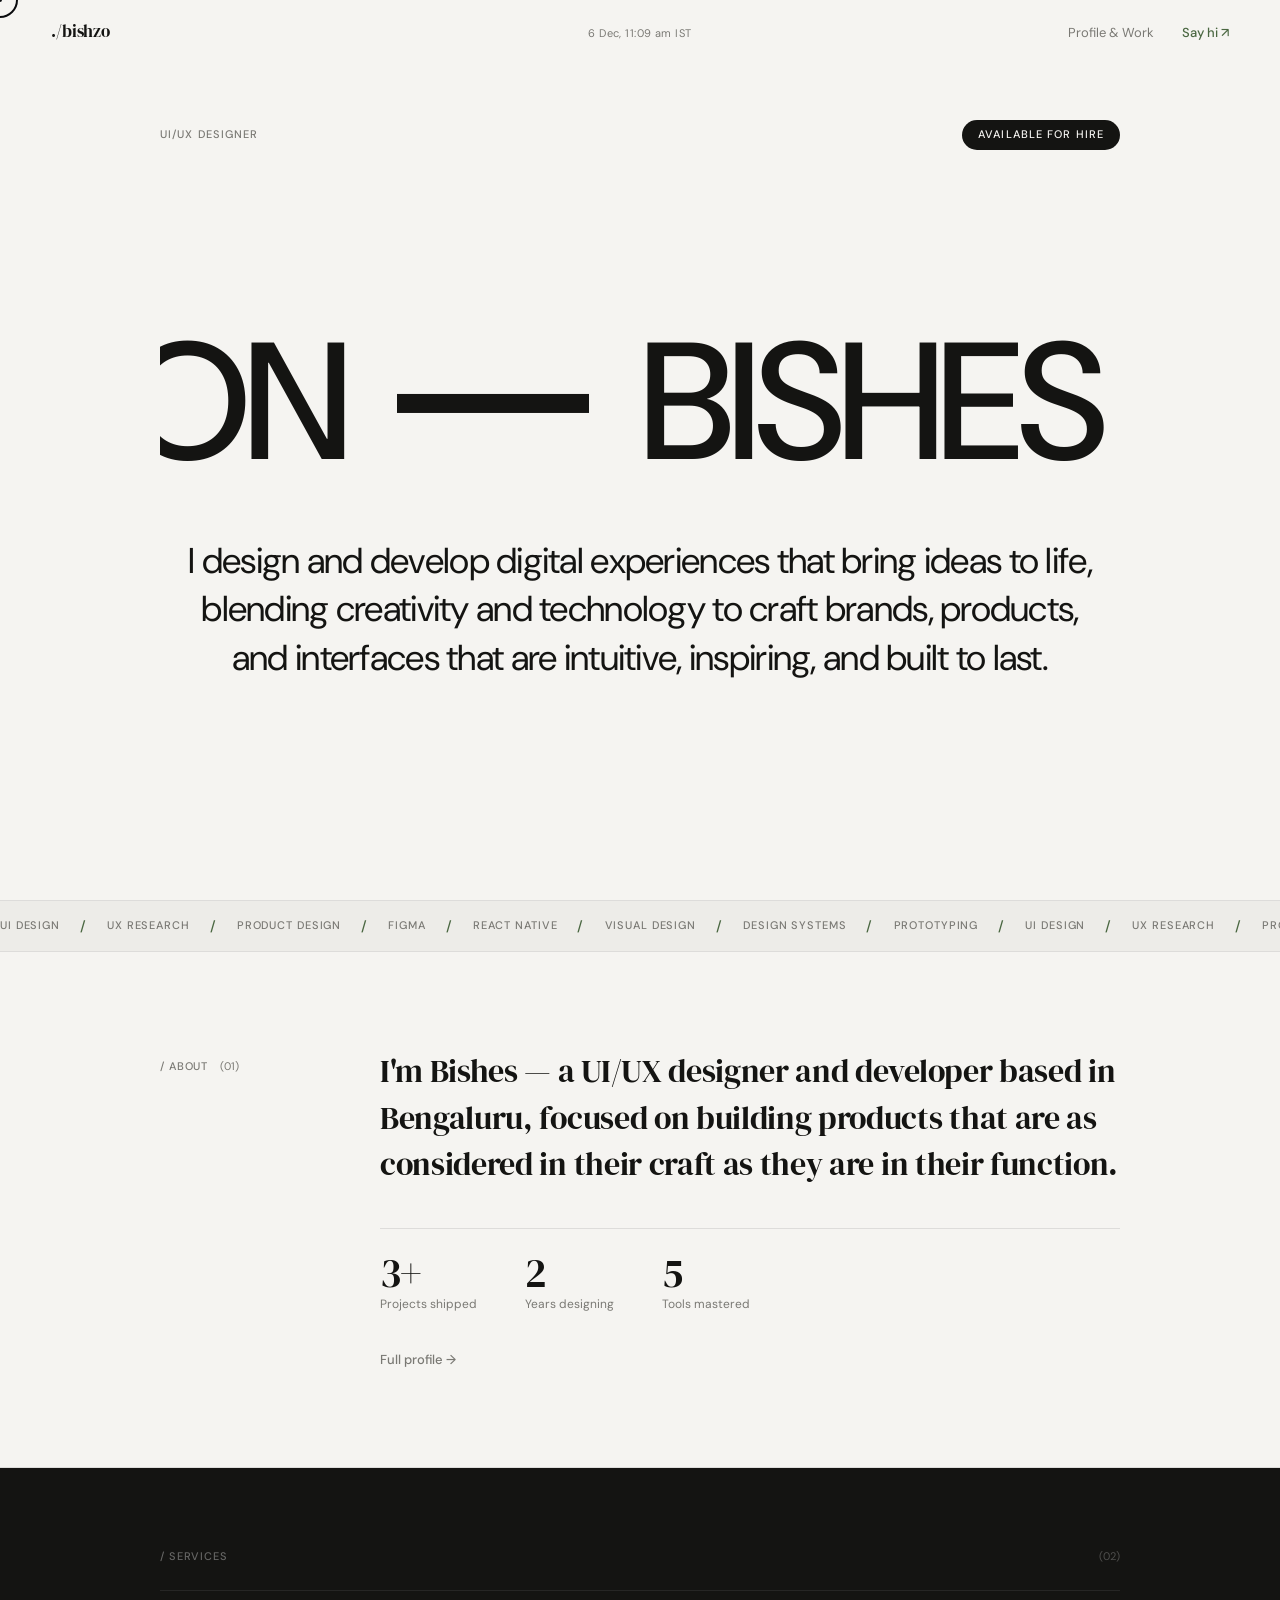
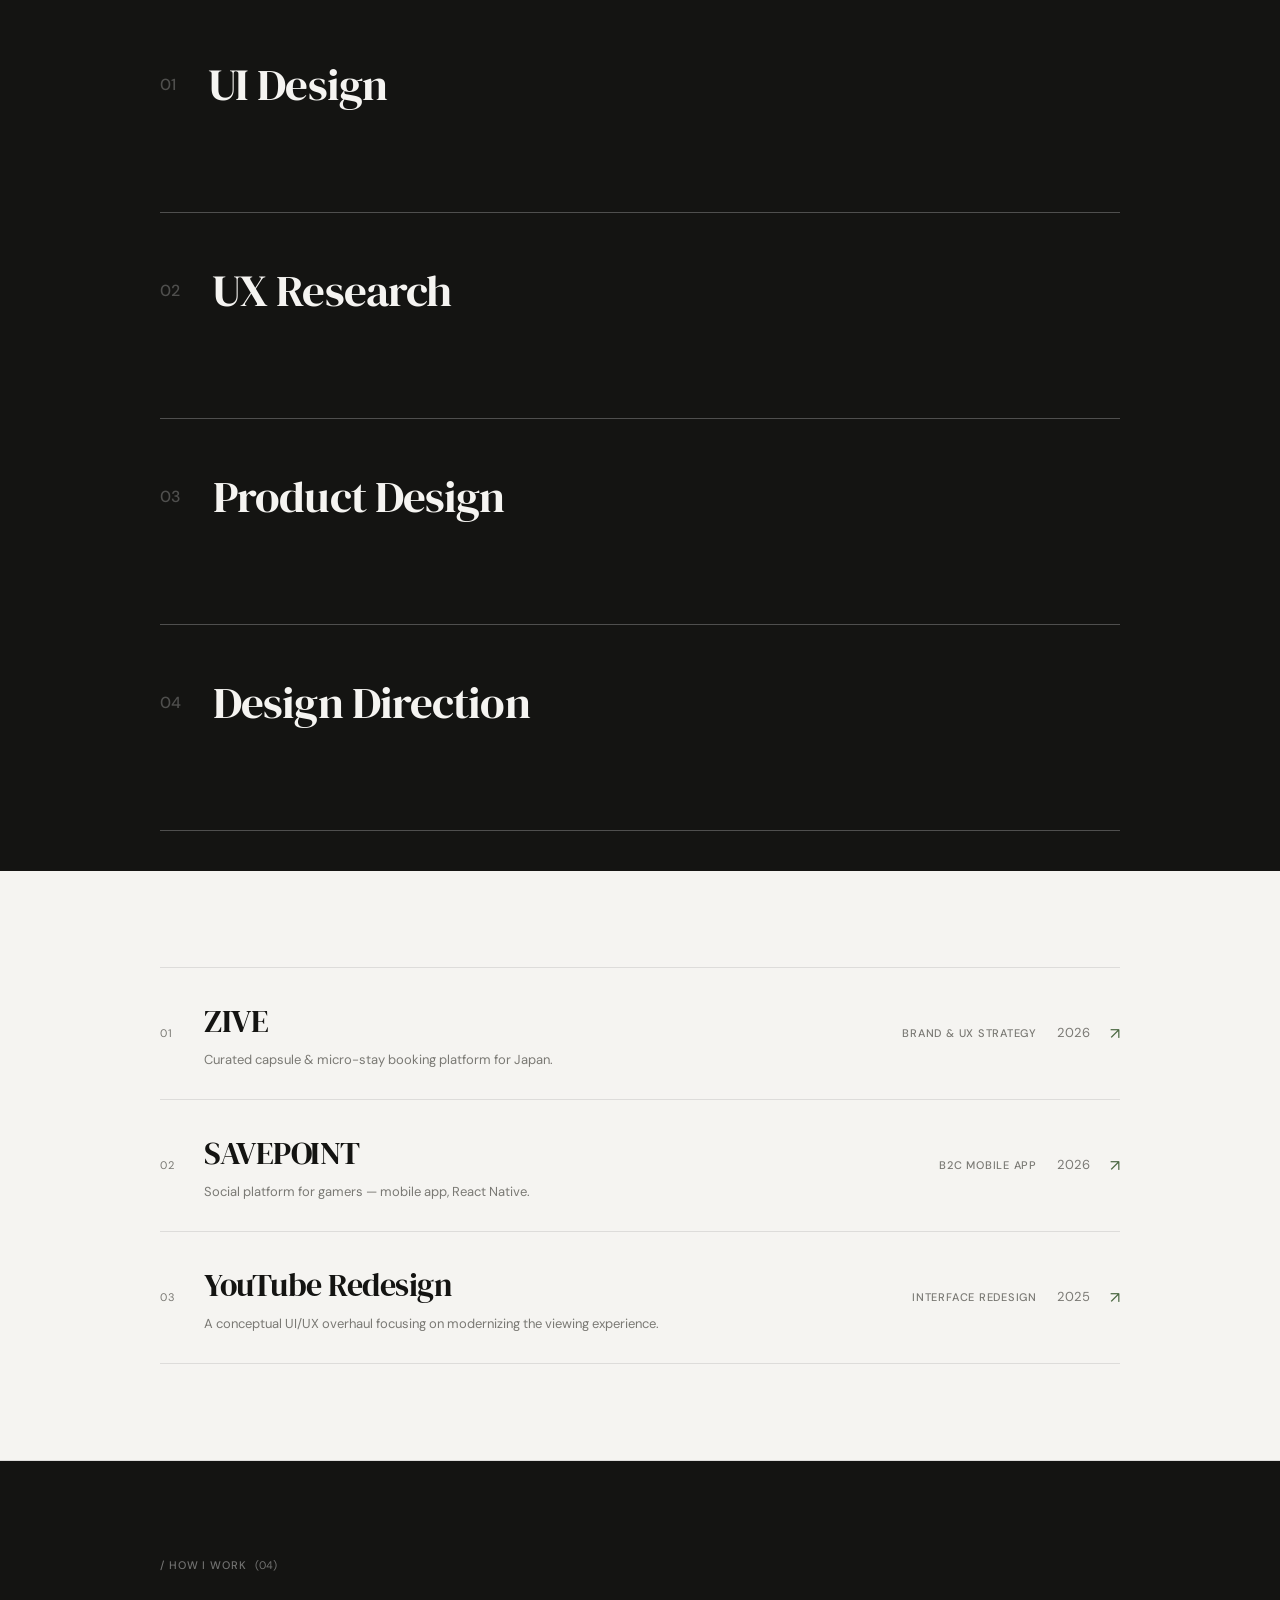
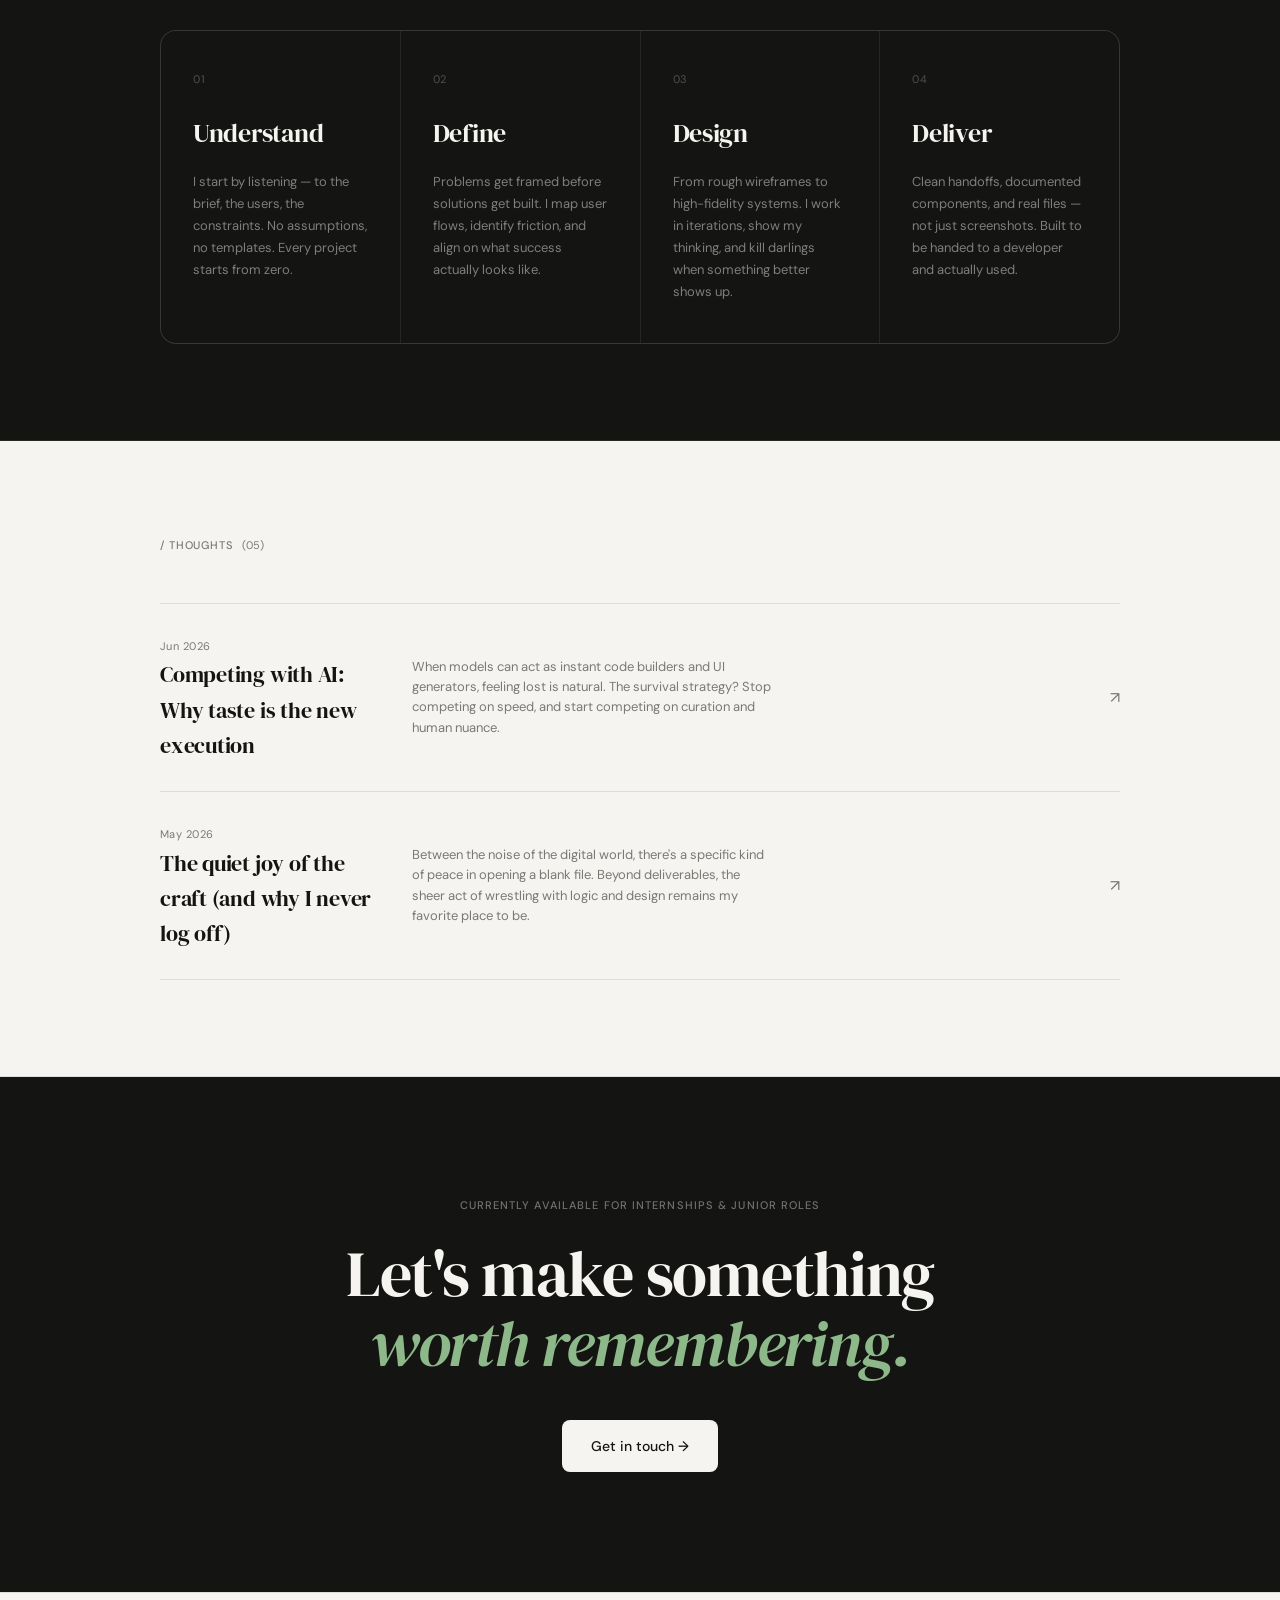
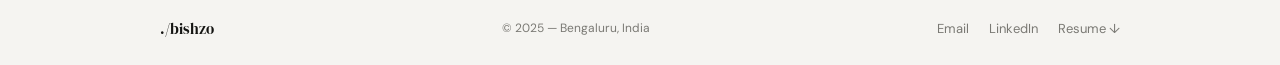
==== commit 34e2e043: "2nd Update project files" ====
--- a/index.html
+++ b/index.html
@@ -3,7 +3,7 @@
   <head>
     <meta charset="UTF-8" />
     <meta name="viewport" content="width=device-width, initial-scale=1.0" />
-    <title>Zoru — UI/UX Designer</title>
+    <title>Bishzo — UI/UX Designer</title>
     <meta
       name="description"
       content="UI/UX Designer designing considered digital products and interfaces. Based in Bengaluru."
@@ -23,7 +23,7 @@
 
     <!-- ═══ NAV ═══ -->
     <nav class="nav" id="nav">
-      <a href="/" class="nav__mark">./zoru</a>
+      <a href="/" class="nav__mark">./bishzo</a>
       <div class="nav__center">
         <span class="nav__date" id="nav-date"></span>
       </div>
@@ -41,48 +41,58 @@
     <section class="hero">
       <div class="hero__top">
         <span class="hero__stamp">UI/UX Designer</span>
-        <span class="hero__stamp hero__stamp--right">©2025</span>
-      </div>
+        <span
+          class="hero__stamp hero__stamp--right"
+          style="
+            background: var(--ink);
+            color: var(--bg);
+            padding: 6px 16px;
+            border-radius: 99px;
+          "
+          >Available for hire</span
+        >
+      </div>
+
       <div class="hero__body">
-        <h1 class="hero__title">
-          <span class="hero__title-line" data-line="1">Designing</span>
-          <span class="hero__title-line hero__title-line--indent" data-line="2"
-            ><em>considered</em></span
-          >
-          <span class="hero__title-line" data-line="3">interfaces.</span>
-        </h1>
-        <div class="hero__portrait-col">
-          <div class="hero__canvas-wrapper">
-            <div class="hero__canvas-grid" id="canvas-sandbox">
-              <div class="canvas-node node--1">
-                <div class="node-dot"></div>
-                <span>System</span>
-              </div>
-              <div class="canvas-node node--2">
-                <div class="node-dot"></div>
-                <span>Intent</span>
-              </div>
-              <div class="canvas-node node--3">
-                <div class="node-dot"></div>
-                <span>MVP</span>
-              </div>
-              <div class="canvas-vector-line"></div>
-            </div>
-            <div class="hero__portrait-tag">
-              <div class="hero__dot"></div>
-              <span>Interactive Blueprint Sandbox — V3.0</span>
-            </div>
-          </div>
-        </div>
-      </div>
-      <div class="hero__bottom">
-        <p class="hero__sub">
-          Junior UI/UX Designer — building digital products at the intersection
-          of craft and clarity.
+        <!-- Seamless Looping Marquee -->
+        <div class="hero__marquee-wrapper">
+          <div class="hero__marquee">
+            <!-- Group 1 -->
+            <div class="marquee-group">
+              <span>BISHES</span>
+              <span class="name-line-inline"></span>
+              <span>PHUKON</span>
+              <span class="name-line-inline"></span>
+            </div>
+            <!-- Group 2 -->
+            <div class="marquee-group">
+              <span>BISHES</span>
+              <span class="name-line-inline"></span>
+              <span>PHUKON</span>
+              <span class="name-line-inline"></span>
+            </div>
+            <!-- Group 3 -->
+            <div class="marquee-group">
+              <span>BISHES</span>
+              <span class="name-line-inline"></span>
+              <span>PHUKON</span>
+              <span class="name-line-inline"></span>
+            </div>
+            <!-- Group 4 -->
+            <div class="marquee-group">
+              <span>BISHES</span>
+              <span class="name-line-inline"></span>
+              <span>PHUKON</span>
+              <span class="name-line-inline"></span>
+            </div>
+          </div>
+        </div>
+
+        <p class="hero__intro">
+          I design and develop digital experiences that bring ideas to life,
+          blending creativity and technology to craft brands, products, and
+          interfaces that are intuitive, inspiring, and built to last.
         </p>
-        <a href="about.html" class="hero__cta"
-          >View profile & work <span class="hero__arrow">→</span></a
-        >
       </div>
     </section>
 
@@ -117,7 +127,7 @@
         </div>
         <div class="about__content">
           <p class="about__pull">
-            I'm Zoru — a UI/UX designer and developer based in Bengaluru,
+            I'm Bishes — a UI/UX designer and developer based in Bengaluru,
             focused on building products that are as considered in their craft
             as they are in their function.
           </p>
@@ -141,7 +151,6 @@
     </section>
 
     <!-- ═══ SERVICES ═══ -->
-    <!-- ═══ SERVICES ═══ -->
     <section class="services" data-reveal>
       <div class="services__inner">
         <div class="services__header">
@@ -153,43 +162,122 @@
           >
         </div>
         <div class="services__list">
-          <div class="service-item">
+          <div class="service-item" data-service>
             <div class="service-item__info">
               <span class="service-item__num">01</span>
               <h3 class="service-item__name">UI Design</h3>
             </div>
             <div class="service-item__media">
-              <div class="service-item__media-ph">UI Design</div>
-            </div>
-          </div>
-
-          <div class="service-item">
+              <img
+                src="assets/Ui mock main.png"
+                alt="UI Design Mockup"
+                style="width: 100%; height: 100%; object-fit: cover"
+              />
+            </div>
+            <div class="service-item__expand">
+              <p class="service-item__desc">
+                Screens that work and look like they mean it. I design
+                interfaces from the ground up — every component, every state,
+                every detail considered.
+              </p>
+              <div class="service-item__tags">
+                <span class="service-tag">Product Design</span>
+                <span class="service-tag">Web Design</span>
+                <span class="service-tag">Typography</span>
+                <span class="service-tag">Design Systems</span>
+                <span class="service-tag">Interaction Design</span>
+                <span class="service-tag">Prototyping</span>
+                <span class="service-tag">UI</span>
+                <span class="service-tag">UX</span>
+                <span class="service-tag">Front-End Development</span>
+                <span class="service-tag">Pitch Deck Design</span>
+              </div>
+            </div>
+          </div>
+
+          <div class="service-item" data-service>
             <div class="service-item__info">
               <span class="service-item__num">02</span>
               <h3 class="service-item__name">UX Research</h3>
             </div>
             <div class="service-item__media">
-              <div class="service-item__media-ph">UX Research</div>
-            </div>
-          </div>
-
-          <div class="service-item">
+              <img
+                src="assets/Ux mock main.png"
+                alt="UX Research Mockup"
+                style="width: 100%; height: 100%; object-fit: cover"
+              />
+            </div>
+            <div class="service-item__expand">
+              <p class="service-item__desc">
+                Design without research is guesswork. I dig into user behavior,
+                map the friction, and turn findings into decisions that actually
+                move the product forward.
+              </p>
+              <div class="service-item__tags">
+                <span class="service-tag">User Interviews</span>
+                <span class="service-tag">Competitive Analysis</span>
+                <span class="service-tag">Personas</span>
+                <span class="service-tag">Journey Mapping</span>
+                <span class="service-tag">Usability Testing</span>
+                <span class="service-tag">Information Architecture</span>
+                <span class="service-tag">Wireframing</span>
+              </div>
+            </div>
+          </div>
+
+          <div class="service-item" data-service>
             <div class="service-item__info">
               <span class="service-item__num">03</span>
               <h3 class="service-item__name">Product Design</h3>
             </div>
             <div class="service-item__media">
-              <div class="service-item__media-ph">Product Design</div>
-            </div>
-          </div>
-
-          <div class="service-item">
+              <img
+                src="assets/PD mock main.png"
+                alt="Product Design Mockup"
+                style="width: 100%; height: 100%; object-fit: cover"
+              />
+            </div>
+            <div class="service-item__expand">
+              <p class="service-item__desc">
+                From zero to shipped. I own the full design arc — research,
+                flows, high-fidelity, handoff. Built to be handed to a developer
+                and actually used.
+              </p>
+              <div class="service-item__tags">
+                <span class="service-tag">End-to-End Design</span>
+                <span class="service-tag">Mobile App Design</span>
+                <span class="service-tag">SaaS Interfaces</span>
+                <span class="service-tag">Design Handoff</span>
+                <span class="service-tag">Component Libraries</span>
+              </div>
+            </div>
+          </div>
+
+          <div class="service-item" data-service>
             <div class="service-item__info">
               <span class="service-item__num">04</span>
               <h3 class="service-item__name">Design Direction</h3>
             </div>
             <div class="service-item__media">
-              <div class="service-item__media-ph">Design Direction</div>
+              <img
+                src="assets/DD mock main.png"
+                alt="Design Direction Mockup"
+                style="width: 100%; height: 100%; object-fit: cover"
+              />
+            </div>
+            <div class="service-item__expand">
+              <p class="service-item__desc">
+                Not just how it looks — what it says and why. I shape visual
+                identity and creative strategy so every touchpoint feels
+                deliberate, not accidental.
+              </p>
+              <div class="service-item__tags">
+                <span class="service-tag">Visual Strategy</span>
+                <span class="service-tag">Moodboarding</span>
+                <span class="service-tag">Creative Direction</span>
+                <span class="service-tag">Brand Identity</span>
+                <span class="service-tag">Art Direction</span>
+              </div>
             </div>
           </div>
         </div>
@@ -374,12 +462,12 @@
     <!-- ═══ FOOTER ═══ -->
     <footer class="footer">
       <div class="footer__inner">
-        <span class="footer__mark">./zoru</span>
+        <span class="footer__mark">./bishzo</span>
         <span class="footer__copy">© 2025 — Bengaluru, India</span>
         <div class="footer__links">
-          <a href="mailto:hello@zoru.design" class="footer__link">Email</a>
+          <a href="mailto:hello@bishzo.design" class="footer__link">Email</a>
           <a
-            href="https://linkedin.com/in/zoru"
+            href="https://linkedin.com/in/bishzo"
             class="footer__link"
             target="_blank"
             rel="noopener"
--- a/style.css
+++ b/style.css
@@ -24,6 +24,16 @@
 }
 
 /* ── RESET ── */
+/* ── CUSTOM TEXT SELECTION ── */
+::selection {
+  background-color: var(--ink);
+  color: var(--bg);
+}
+
+::-moz-selection {
+  background-color: var(--ink);
+  color: var(--bg);
+}
 *,
 *::before,
 *::after {
@@ -269,140 +279,83 @@
   animation: fadeIn 0.6s var(--ease-out) 0.1s forwards;
 }
 .hero__body {
-  display: grid;
-  grid-template-columns: 1fr 320px;
-  gap: 40px;
-  align-items: end;
+  display: flex;
+  flex-direction: column;
+  align-items: center;
+  justify-content: center;
   flex: 1;
+  gap: 64px;
   margin-bottom: 48px;
-}
-.hero__title {
-  font-family: var(--f-serif);
-  font-size: clamp(60px, 8vw, 120px);
-  font-weight: 400;
-  line-height: 0.95;
-  letter-spacing: -0.025em;
-  color: var(--ink);
-  display: flex;
-  flex-direction: column;
-  gap: 0;
-}
-.hero__title-line {
-  display: block;
+  padding-top: 4vh;
+  opacity: 0;
+  animation: fadeIn 1s var(--ease-out) 0.3s forwards;
+}
+
+/* ── LOOPING HERO MARQUEE ── */
+.hero__marquee-wrapper {
+  width: 100%;
   overflow: hidden;
-  opacity: 0;
-  transform: translateY(40px);
-}
-.hero__title-line[data-line="1"] {
-  animation: slideUp 0.9s var(--ease-out) 0.2s forwards;
-}
-.hero__title-line[data-line="2"] {
-  animation: slideUp 0.9s var(--ease-out) 0.35s forwards;
-}
-.hero__title-line[data-line="3"] {
-  animation: slideUp 0.9s var(--ease-out) 0.5s forwards;
-}
-.hero__title-line--indent {
-  padding-left: clamp(48px, 8vw, 140px);
-}
-.hero__title em {
-  font-style: italic;
-  color: var(--accent);
-}
-
-.hero__portrait-col {
-  display: flex;
-  flex-direction: column;
-  align-items: flex-end;
-  justify-content: flex-end;
-  opacity: 0;
-  animation: fadeIn 1s var(--ease-out) 0.6s forwards;
-}
-.hero__portrait {
-  position: relative;
-  width: 100%;
-}
-.hero__portrait-ph {
-  width: 100%;
-  aspect-ratio: 3/4;
-  background: var(--bg-2);
-  border: 1px dashed var(--line);
-  display: flex;
-  align-items: center;
+  padding: 0 var(--px); /* Ensures perfectly equal padding on the left and right */
+  display: flex;
   justify-content: center;
-  border-radius: 16px;
-}
-.hero__portrait-ph span {
-  font-size: 12px;
-  color: var(--ink-3);
-}
-/* Real image — same container */
-.hero__portrait img {
-  width: 100%;
-  aspect-ratio: 3/4;
-  object-fit: cover;
-  object-position: top;
-  display: block;
-  border-radius: 16px;
-}
-
-.hero__portrait-tag {
-  position: absolute;
-  bottom: 12px;
-  left: 12px;
-  right: 12px;
-  background: rgba(245, 244, 241, 0.9);
-  backdrop-filter: blur(8px);
-  padding: 8px 12px;
-  display: flex;
-  align-items: center;
-  gap: 8px;
-  font-family: var(--f-sans);
-  font-size: 11px;
-  color: var(--ink-2);
-  border-radius: 8px;
-}
-.hero__dot {
-  width: 6px;
-  height: 6px;
-  border-radius: 50%;
-  background: #5a9660;
-  flex-shrink: 0;
-}
-
-.hero__bottom {
-  display: flex;
-  justify-content: space-between;
-  align-items: flex-end;
-  padding-top: 32px;
-  border-top: 1px solid var(--line);
-  opacity: 0;
-  animation: fadeIn 0.7s var(--ease-out) 0.7s forwards;
-}
-.hero__sub {
-  font-family: var(--f-sans);
-  font-size: 14px;
-  color: var(--ink-3);
-  max-width: 42ch;
-  line-height: 1.65;
-}
-.hero__cta {
-  font-family: var(--f-sans);
-  font-size: 14px;
+}
+
+.hero__marquee {
+  display: flex;
+  align-items: center;
+  width: max-content;
+  /* Animates from left to right over 20 seconds. Lower the 20s to make it faster. */
+  animation: scrollLeftToRight 20s linear infinite;
+}
+
+.marquee-group {
+  display: flex;
+  align-items: center;
+  gap: 4vw; /* Space between the name and the line */
+  padding-right: 4vw; /* Space before the next repeated name */
+}
+
+.marquee-group span:not(.name-line-inline) {
+  font-family: var(--f-sans);
+  font-size: clamp(50px, 13vw, 200px); /* Keeps both words massive */
   font-weight: 500;
   color: var(--ink);
-  display: inline-flex;
-  align-items: center;
-  gap: 8px;
-  border-bottom: 1px solid var(--ink);
-  padding-bottom: 2px;
-  transition:
-    color 0.2s var(--ease),
-    border-color 0.2s var(--ease);
+  line-height: 0.85;
+  letter-spacing: -0.04em;
   white-space: nowrap;
 }
-.hero__arrow {
-  transition: transform 0.2s var(--ease-out);
+
+.name-line-inline {
+  display: inline-block;
+  width: 15vw; /* Length of the thick line */
+  height: clamp(8px, 1.5vw, 24px);
+  background-color: var(--ink);
+  transform: translateY(5%);
+}
+
+/* 
+  By starting at -50% (pulled to the left) and moving to 0% (natural position),
+  the text continually flows toward the right. Because the first half of the 
+  ribbon is identical to the second half, it creates a perfect, invisible loop.
+*/
+@keyframes scrollLeftToRight {
+  0% {
+    transform: translateX(-50%);
+  }
+  100% {
+    transform: translateX(0%);
+  }
+}
+
+.hero__intro {
+  font-family: var(--f-sans);
+  font-size: clamp(20px, 2.8vw, 42px);
+  font-weight: 400;
+  color: var(--ink);
+  line-height: 1.35;
+  letter-spacing: -0.02em;
+  text-align: center;
+  max-width: 95%;
 }
 .hero__cta:hover {
   color: var(--accent);
@@ -532,10 +485,11 @@
 
 .service-item {
   display: flex;
+  flex-wrap: wrap; /* Allows the accordion to drop below the title safely */
   align-items: center;
   justify-content: space-between;
-  padding: 36px 0;
-  border-bottom: 1px solid rgba(255, 255, 255, 0.07);
+  padding: 28px 0; /* Perfectly symmetrical top and bottom spacing */
+  border-bottom: 1px solid rgba(255, 255, 255, 0.25); /* Bumped opacity so the line is visible */
   cursor: pointer;
   overflow: hidden;
 }
@@ -559,7 +513,7 @@
 
 .service-item__name {
   font-family: var(--f-serif);
-  font-size: clamp(36px, 5vw, 64px);
+  font-size: clamp(28px, 3.5vw, 48px);
   font-weight: 400;
   color: #f5f4f1;
   letter-spacing: -0.02em;
@@ -580,6 +534,12 @@
     opacity 0.5s var(--ease-out),
     transform 0.6s cubic-bezier(0.16, 1, 0.3, 1);
   will-change: width, opacity, transform;
+}
+
+.service-item.is-active .service-item__media {
+  width: 240px;
+  opacity: 1;
+  transform: translateX(0);
 }
 
 .service-item__media img,
@@ -1275,3 +1235,96 @@
     opacity: 0;
   }
 }
+/* ── SERVICE EXPAND ── */
+
+.service-item__top-row {
+  display: flex;
+  align-items: center;
+  justify-content: space-between;
+  width: 100%;
+}
+
+.service-item__expand {
+  width: 100%; /* Forces the expanded content onto a new row */
+  display: grid;
+  grid-template-rows: 0fr;
+  transition: grid-template-rows 2s cubic-bezier(0.16, 1, 0.3, 1);
+  overflow: hidden;
+  margin-top: 0;
+}
+
+.service-item__expand > * {
+  overflow: hidden;
+}
+
+.service-item.is-active .service-item__expand {
+  grid-template-rows: 1fr;
+}
+
+.service-item__expand-inner {
+  display: flex;
+  justify-content: space-between;
+  align-items: flex-start;
+  gap: 48px;
+  padding: 20px 0 12px;
+  border-top: 1px solid rgba(255, 255, 255, 0.06);
+  margin-top: 16px;
+  opacity: 0;
+  transform: translateY(8px);
+  transition:
+    opacity 2s cubic-bezier(0.16, 1, 0.3, 1),
+    transform 2s cubic-bezier(0.16, 1, 0.3, 1);
+  min-height: 0;
+}
+
+.service-item.is-active .service-item__expand-inner {
+  opacity: 1;
+  transform: translateY(0);
+}
+
+.service-item:not(.is-active) .service-item__expand-inner {
+  transition:
+    opacity 2s cubic-bezier(0.16, 1, 0.3, 1),
+    transform 2s cubic-bezier(0.16, 1, 0.3, 1);
+  opacity: 0;
+  transform: translateY(8px);
+}
+
+.service-item:not(.is-active) .service-item__expand {
+  transition: grid-template-rows 2s cubic-bezier(0.16, 1, 0.3, 1);
+}
+
+.service-item__desc {
+  font-family: var(--f-sans);
+  font-size: 14px;
+  color: rgba(255, 255, 255, 0.45);
+  line-height: 1.75;
+  max-width: 44ch;
+}
+
+.service-item__tags {
+  display: flex;
+  flex-wrap: wrap;
+  gap: 8px;
+  justify-content: flex-end;
+  max-width: 400px;
+}
+
+.service-tag {
+  font-family: var(--f-sans);
+  font-size: 11px;
+  font-weight: 500;
+  letter-spacing: 0.04em;
+  color: rgba(255, 255, 255, 0.5);
+  border: 1px solid rgba(255, 255, 255, 0.12);
+  padding: 5px 12px;
+  border-radius: 99px;
+  transition:
+    color 0.4s var(--ease),
+    border-color 0.4s var(--ease);
+}
+
+.service-item.is-active .service-tag {
+  color: rgba(255, 255, 255, 0.7);
+  border-color: rgba(255, 255, 255, 0.2);
+}
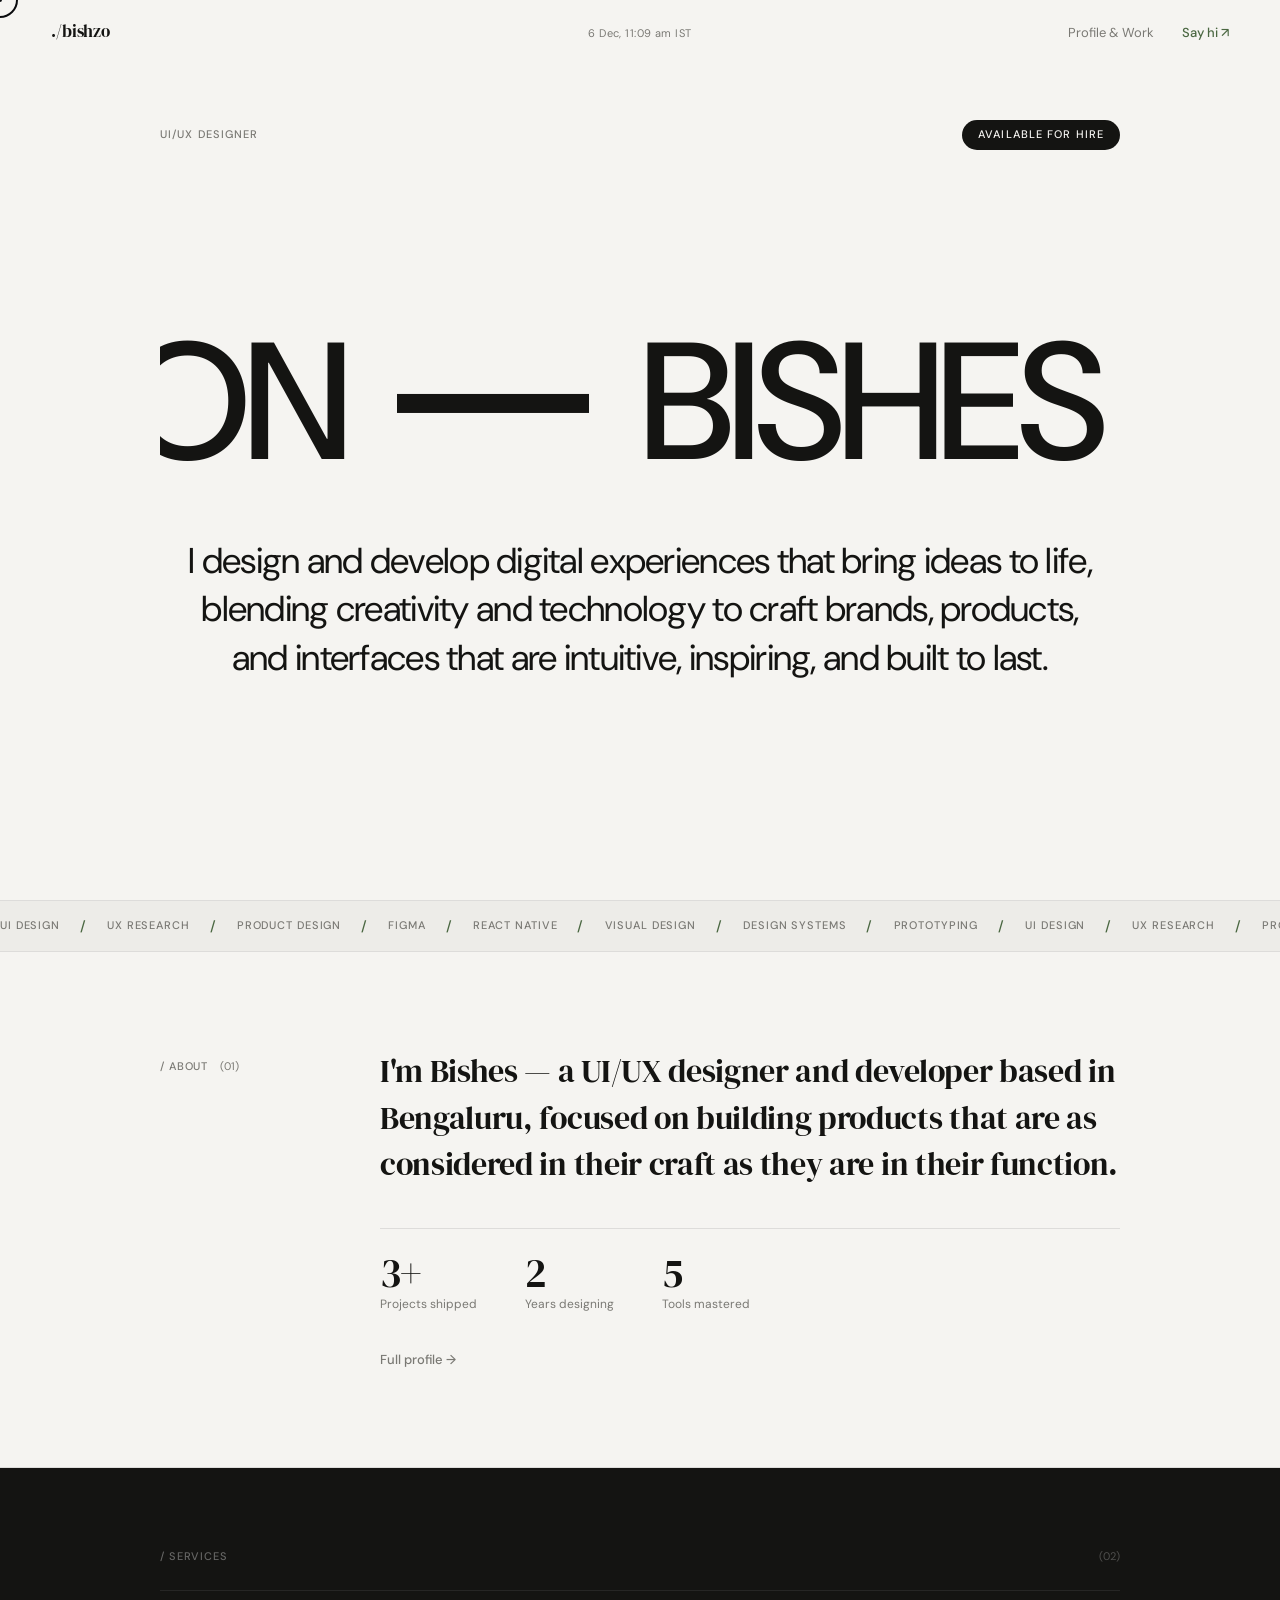
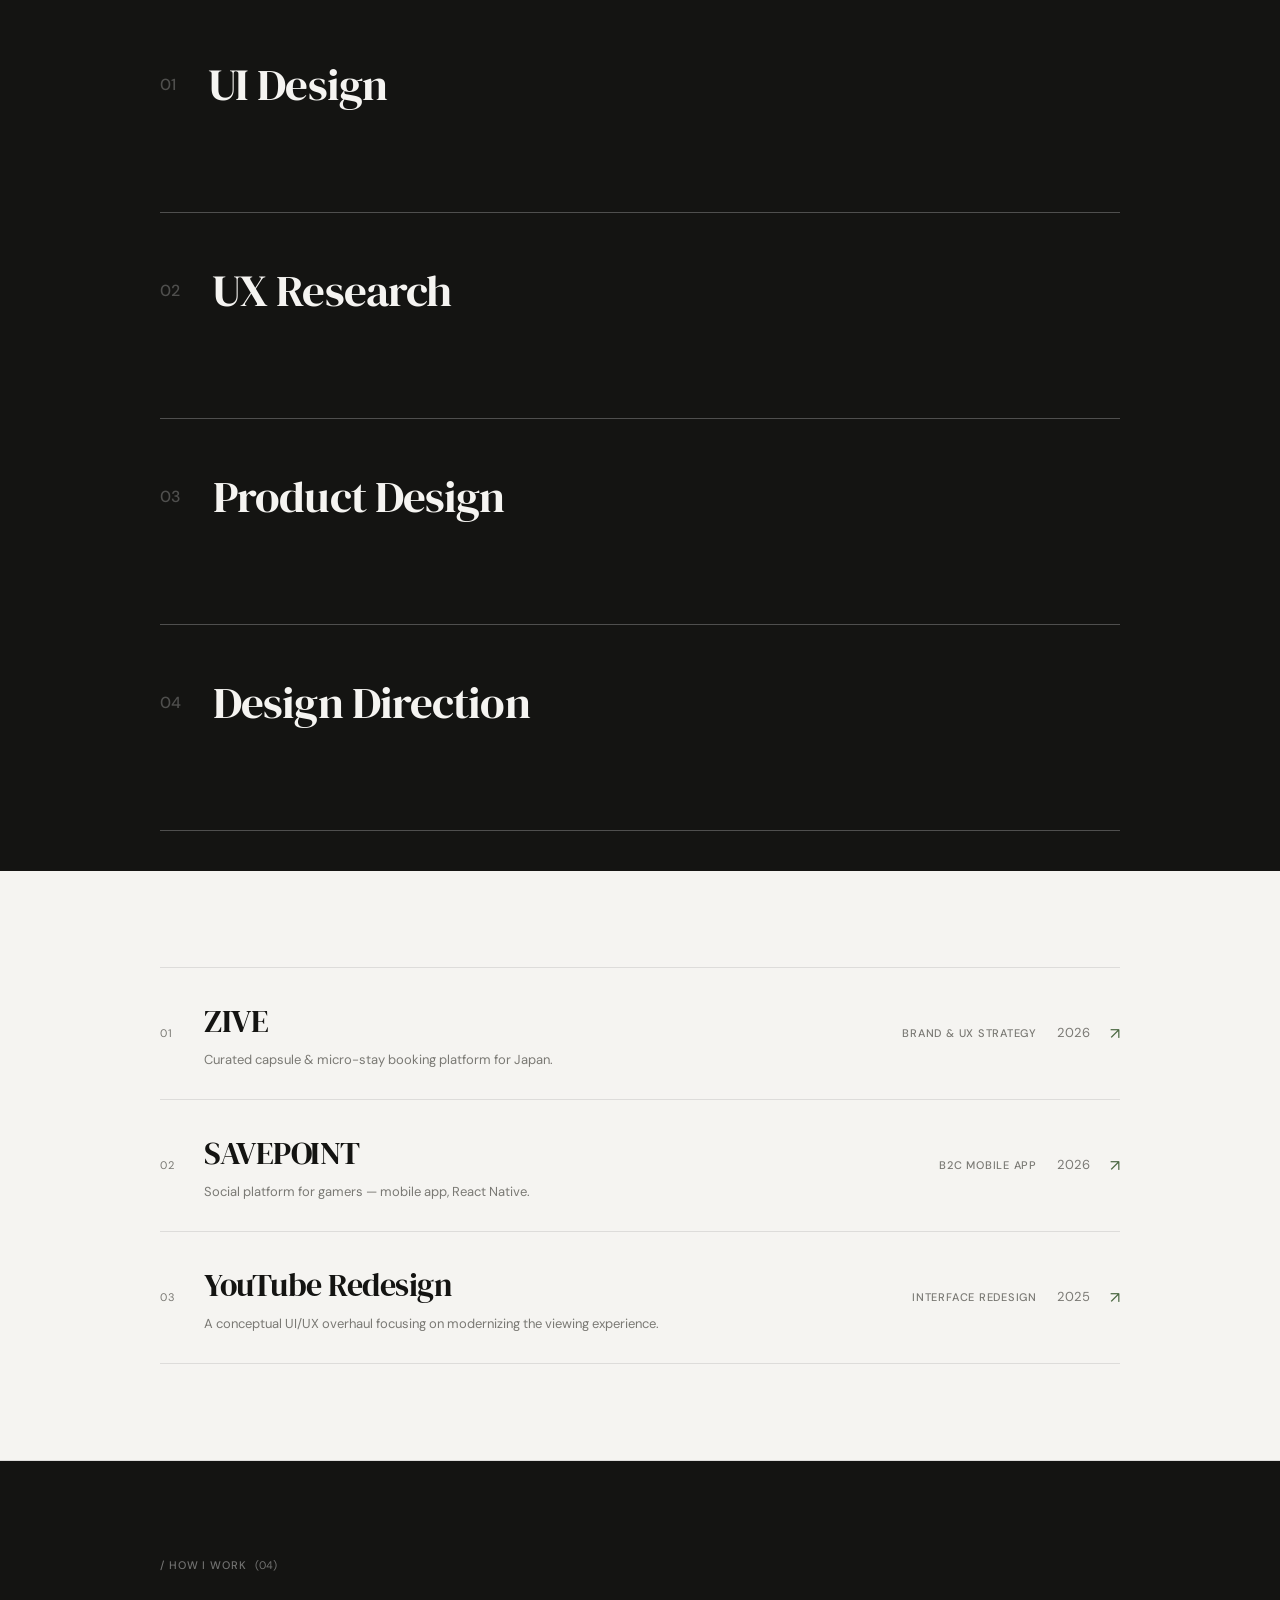
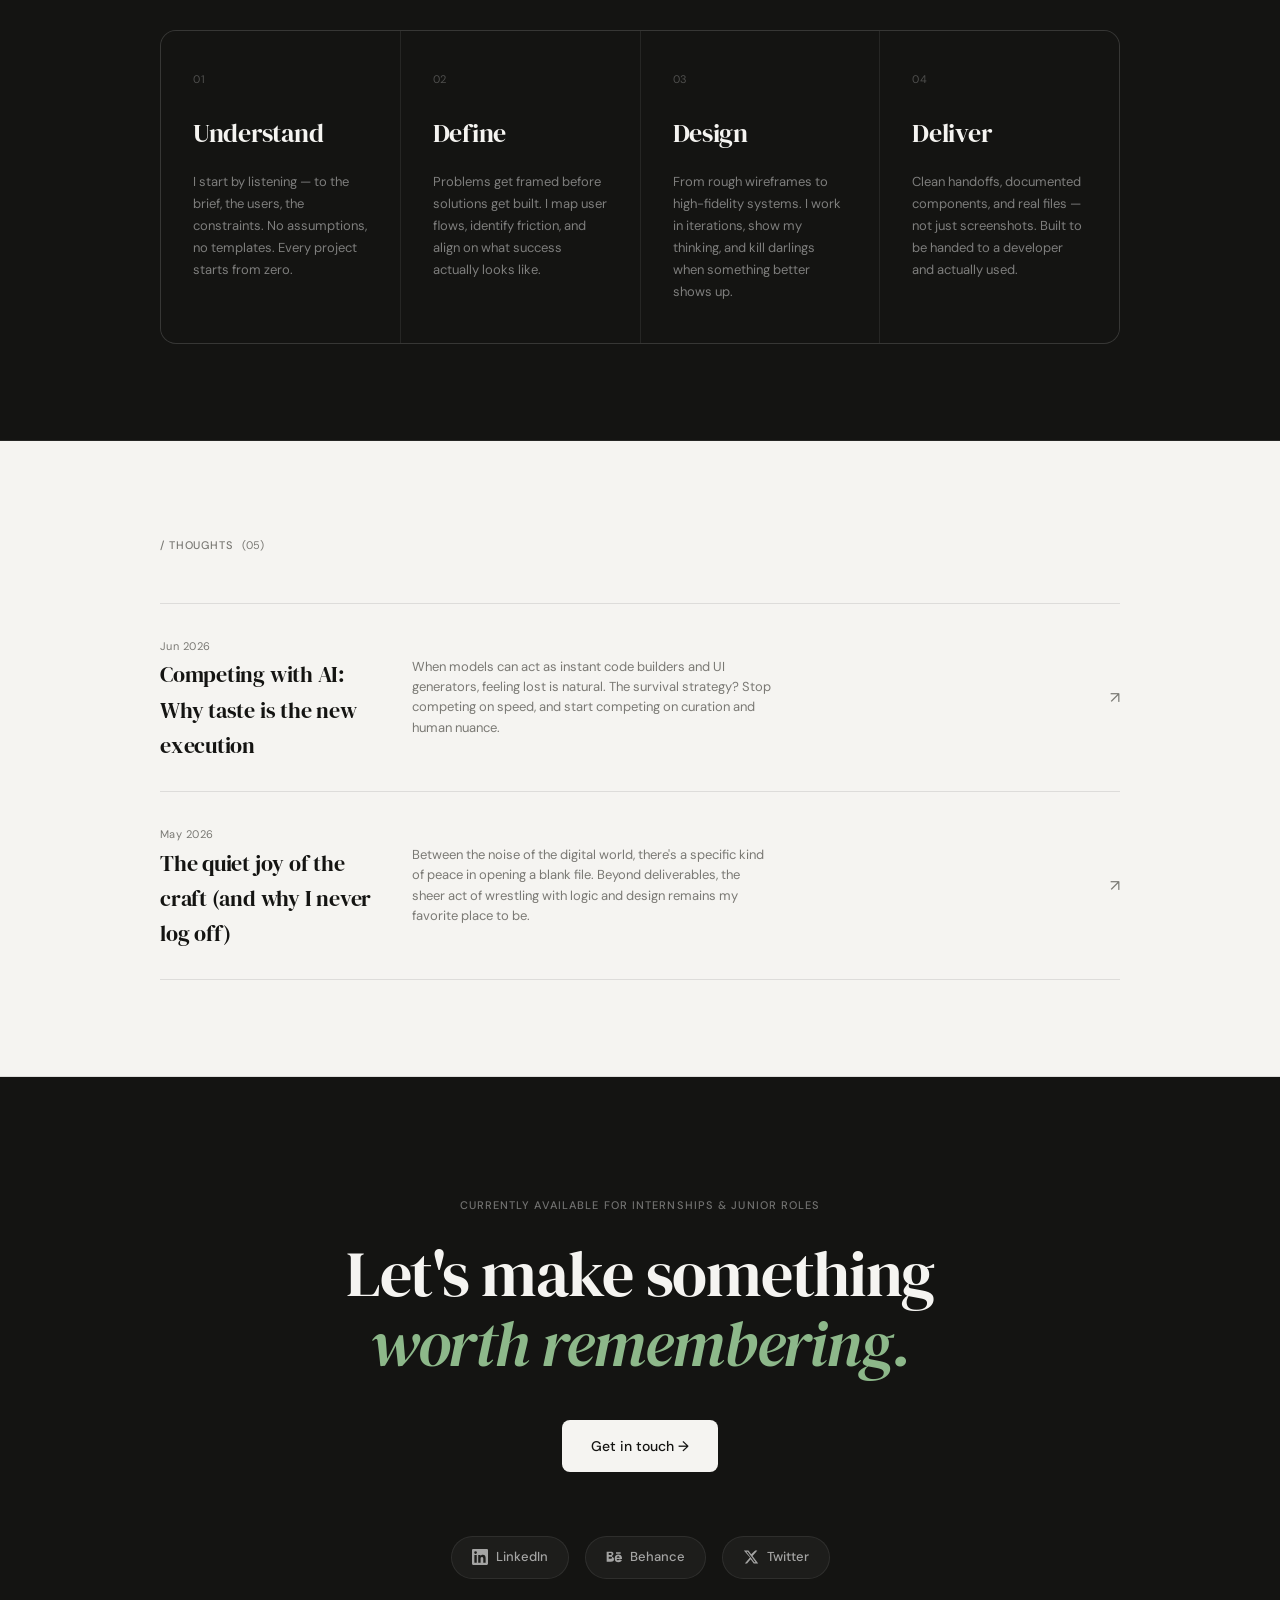
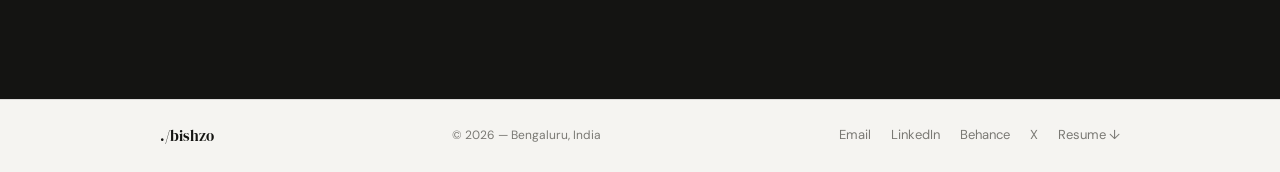
==== commit 487e17ff: "Updated footer, social pills, and fixed image rendering blur" ====
--- a/index.html
+++ b/index.html
@@ -456,6 +456,48 @@
           Let's make something<br /><em>worth remembering.</em>
         </h2>
         <a href="about.html#contact" class="cta-band__btn">Get in touch →</a>
+
+        <div class="cta-socials">
+          <a
+            href="https://www.linkedin.com/in/bishes-phukon-436045247/"
+            class="cta-social-link"
+            target="_blank"
+            rel="noopener"
+          >
+            <svg width="16" height="16" viewBox="0 0 24 24" fill="currentColor">
+              <path
+                d="M20.447 20.452h-3.554v-5.569c0-1.328-.027-3.037-1.852-3.037-1.853 0-2.136 1.445-2.136 2.939v5.667H9.351V9h3.414v1.561h.046c.477-.9 1.637-1.85 3.37-1.85 3.601 0 4.267 2.37 4.267 5.455v6.286zM5.337 7.433a2.062 2.062 0 0 1-2.063-2.065 2.064 2.064 0 1 1 2.063 2.065zm1.782 13.019H3.555V9h3.564v11.452zM22.225 0H1.771C.792 0 0 .774 0 1.729v20.542C0 23.227.792 24 1.771 24h20.451C23.2 24 24 23.227 24 22.271V1.729C24 .774 23.2 0 22.222 0h.003z"
+              />
+            </svg>
+            LinkedIn
+          </a>
+          <a
+            href="https://www.behance.net/bishesphukon1"
+            class="cta-social-link"
+            target="_blank"
+            rel="noopener"
+          >
+            <svg width="16" height="16" viewBox="0 0 24 24" fill="currentColor">
+              <path
+                d="M22 7h-7V5h7v2zm1.726 10c-.442 1.297-2.029 3-5.101 3-3.074 0-5.564-1.729-5.564-5.675 0-3.91 2.325-5.92 5.466-5.92 3.082 0 4.964 1.782 5.375 4.426.078.506.109 1.188.095 2.14H15.97c.13 1.202.836 1.965 2.01 1.965.954 0 1.588-.343 1.964-1.012l2.54.075zM15.998 13h4.462c-.07-1.514-.871-2.273-2.14-2.273-1.297 0-2.168.751-2.322 2.273zM9.244 9.747C10.555 9.25 11.1 8.174 11.1 7.01c0-2.061-1.56-3.01-3.732-3.01H1v15h6.478c2.426 0 4.522-1.088 4.522-3.742 0-1.586-.761-2.874-2.756-3.511zM4.1 6.187h2.736c.914 0 1.637.343 1.637 1.354 0 .983-.594 1.484-1.637 1.484H4.1V6.187zm2.976 8.498H4.1v-3.044h3.093c1.11 0 1.742.491 1.742 1.546-.001 1.03-.737 1.498-1.859 1.498z"
+              />
+            </svg>
+            Behance
+          </a>
+          <a
+            href="https://x.com/wbishzo"
+            class="cta-social-link"
+            target="_blank"
+            rel="noopener"
+          >
+            <svg width="16" height="16" viewBox="0 0 24 24" fill="currentColor">
+              <path
+                d="M18.244 2.25h3.308l-7.227 8.26 8.502 11.24H16.17l-4.714-6.231-5.401 6.231H2.746l7.73-8.835L1.254 2.25H8.08l4.253 5.622 5.911-5.622zm-1.161 17.52h1.833L7.084 4.126H5.117z"
+              />
+            </svg>
+            Twitter
+          </a>
+        </div>
       </div>
     </section>
 
@@ -463,17 +505,36 @@
     <footer class="footer">
       <div class="footer__inner">
         <span class="footer__mark">./bishzo</span>
-        <span class="footer__copy">© 2025 — Bengaluru, India</span>
+        <span class="footer__copy">© 2026 — Bengaluru, India</span>
         <div class="footer__links">
-          <a href="mailto:hello@bishzo.design" class="footer__link">Email</a>
-          <a
-            href="https://linkedin.com/in/bishzo"
+          <a href="mailto:phukonbishes04@gmail.com" class="footer__link"
+            >Email</a
+          >
+          <a
+            href="https://www.linkedin.com/in/bishes-phukon-436045247/"
             class="footer__link"
             target="_blank"
             rel="noopener"
             >LinkedIn</a
           >
-          <a href="assets/zoru-resume.pdf" class="footer__link" download
+          <a
+            href="https://www.behance.net/bishesphukon1"
+            class="footer__link"
+            target="_blank"
+            rel="noopener"
+            >Behance</a
+          >
+          <a
+            href="https://x.com/wbishzo"
+            class="footer__link"
+            target="_blank"
+            rel="noopener"
+            >X</a
+          >
+          <a
+            href="assets/Bishes_Phukon Design Resume.pdf"
+            class="footer__link"
+            download
             >Resume ↓</a
           >
         </div>
--- a/style.css
+++ b/style.css
@@ -966,6 +966,49 @@
   color: #f5f4f1;
   border-color: rgba(255, 255, 255, 0.3);
 }
+.cta-socials {
+  margin-top: 64px;
+  display: flex;
+  justify-content: center;
+  align-items: center;
+  gap: 16px;
+  flex-wrap: wrap;
+}
+
+.cta-social-link {
+  display: inline-flex;
+  align-items: center;
+  gap: 8px;
+  padding: 10px 20px;
+  border-radius: 99px;
+  background: rgba(255, 255, 255, 0.04);
+  border: 1px solid rgba(255, 255, 255, 0.08);
+  font-family: var(--f-sans);
+  font-size: 13px;
+  font-weight: 500;
+  color: rgba(255, 255, 255, 0.6);
+  transition:
+    transform 0.3s var(--ease-out),
+    background 0.3s var(--ease),
+    border-color 0.3s var(--ease),
+    color 0.3s var(--ease);
+  will-change: transform;
+}
+
+.cta-social-link:hover {
+  transform: translateY(-4px);
+  background: rgba(255, 255, 255, 0.08);
+  border-color: rgba(255, 255, 255, 0.2);
+  color: #f5f4f1;
+}
+
+.cta-social-link svg {
+  transition: transform 0.3s var(--ease-out);
+}
+
+.cta-social-link:hover svg {
+  transform: scale(1.1);
+}
 
 /* ═══════════════════════════════
    FOOTER
@@ -1328,3 +1371,44 @@
   color: rgba(255, 255, 255, 0.7);
   border-color: rgba(255, 255, 255, 0.2);
 }
+/* ── Socials Strip ── */
+.socials-strip {
+  padding: 48px var(--gap);
+  border-top: 1px solid rgba(20, 20, 18, 0.08);
+}
+.socials-strip__inner {
+  display: flex;
+  align-items: center;
+  gap: 32px;
+  flex-wrap: wrap;
+}
+.socials-strip__links {
+  display: flex;
+  gap: 12px;
+  flex-wrap: wrap;
+}
+.social-link {
+  display: inline-flex;
+  align-items: center;
+  gap: 7px;
+  padding: 9px 16px;
+  border: 1px solid rgba(20, 20, 18, 0.15);
+  border-radius: 99px;
+  font-family: "DM Sans", sans-serif;
+  font-size: 13px;
+  font-weight: 500;
+  color: #141412;
+  text-decoration: none;
+  transition:
+    background 0.2s,
+    border-color 0.2s,
+    color 0.2s;
+}
+.social-link:hover {
+  background: #141412;
+  border-color: #141412;
+  color: #f5f4f1;
+}
+.social-link svg {
+  flex-shrink: 0;
+}
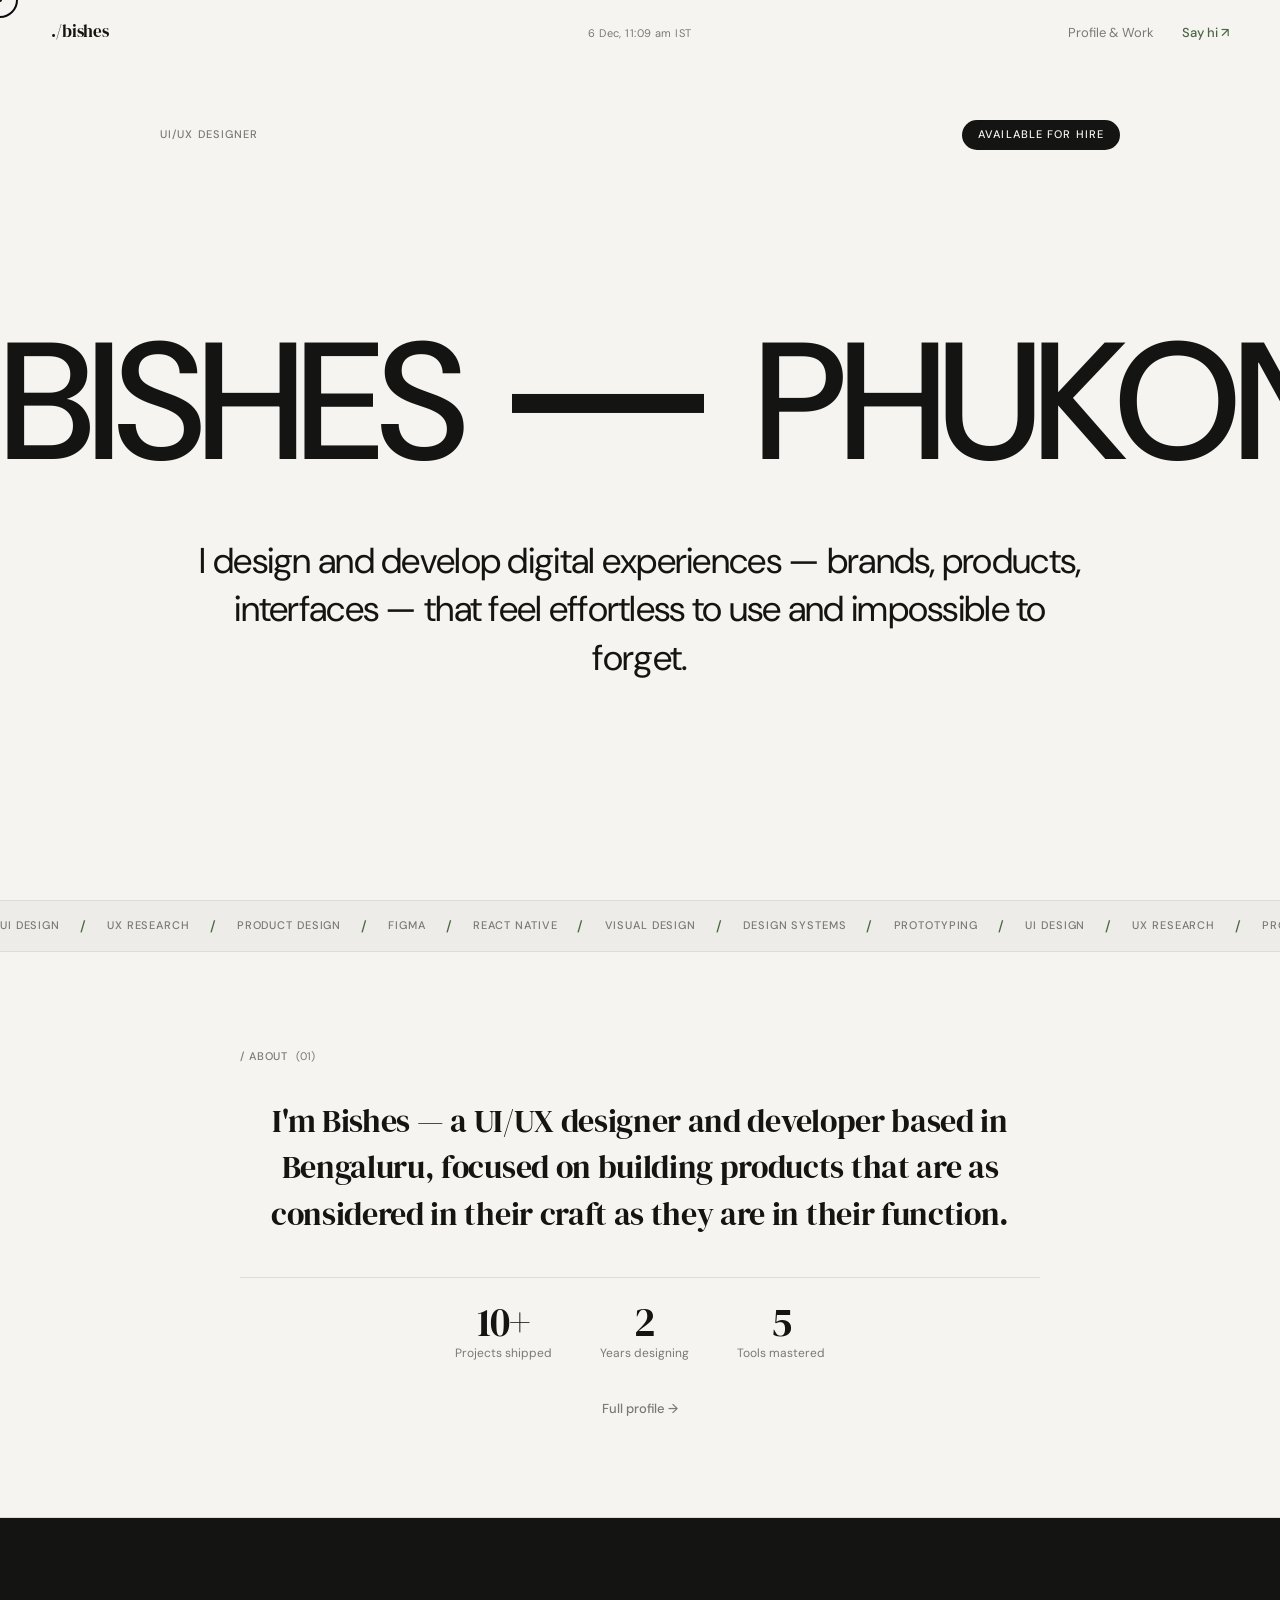
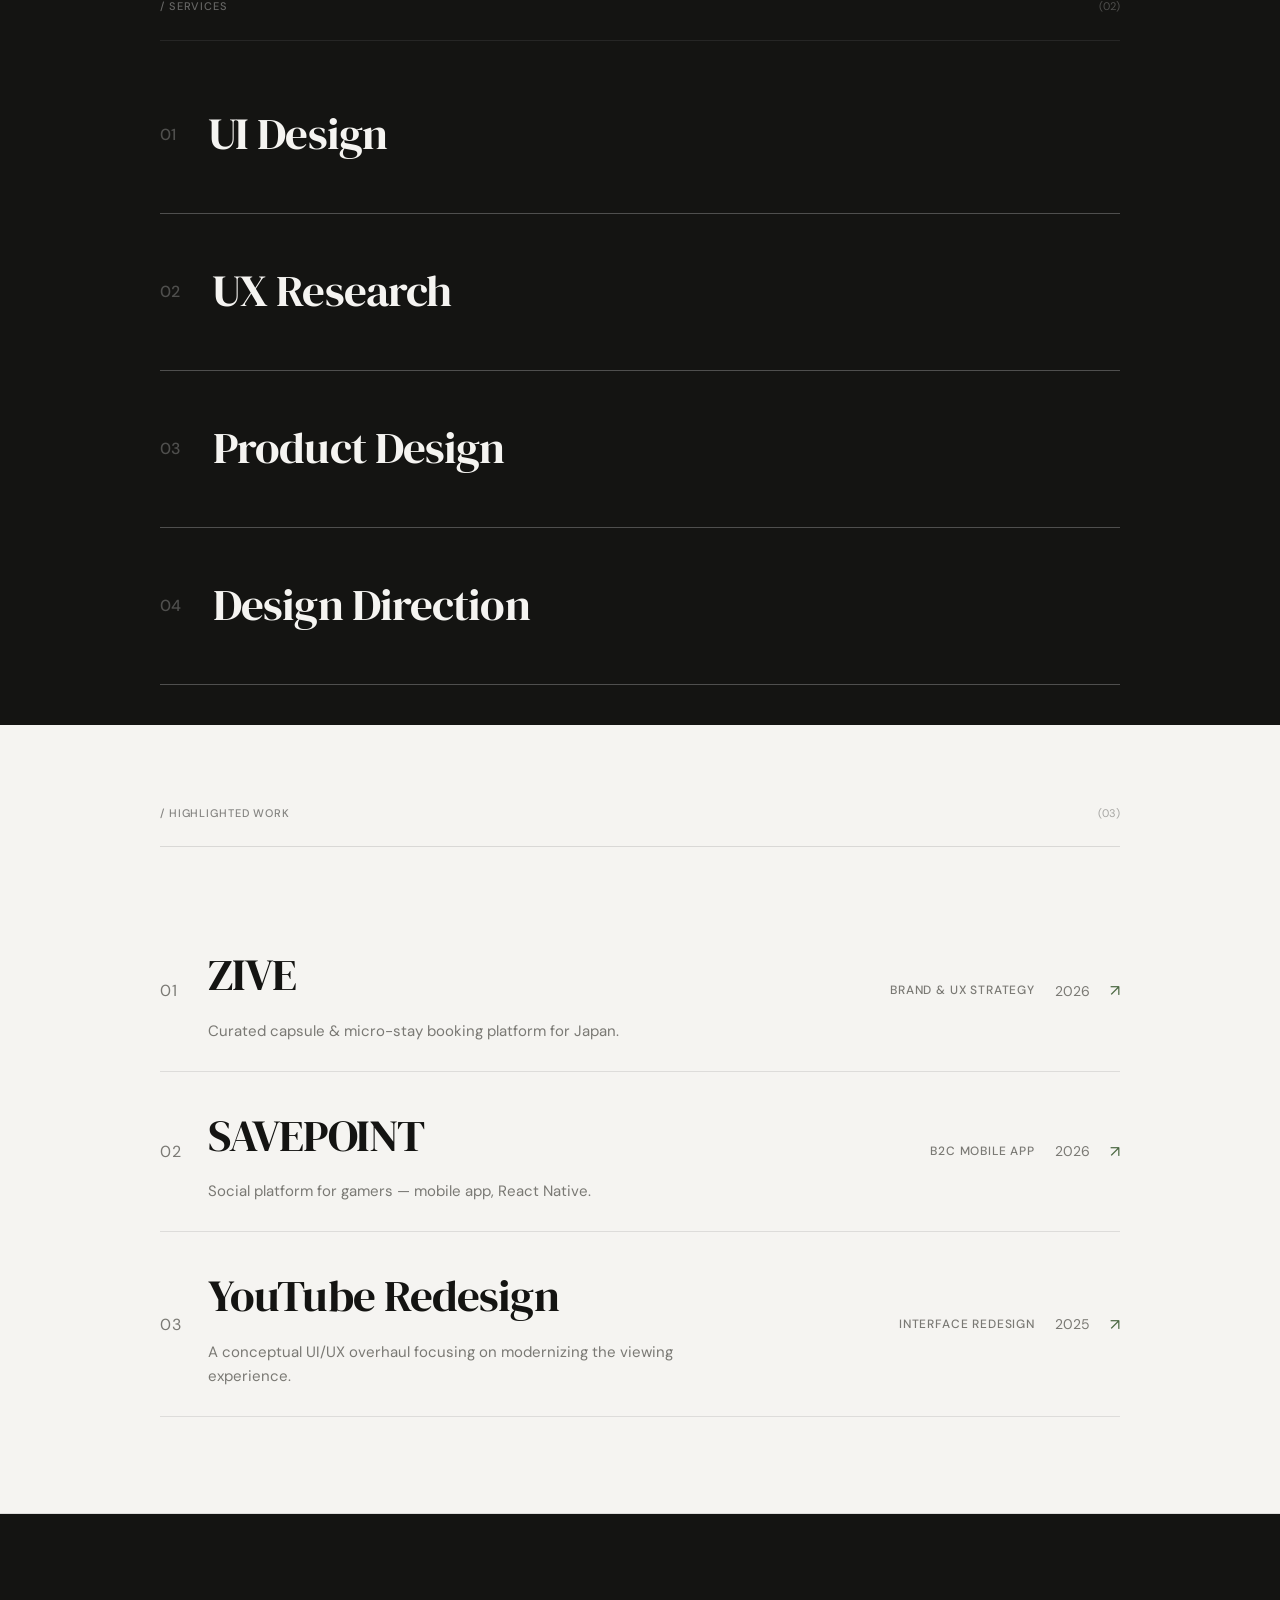
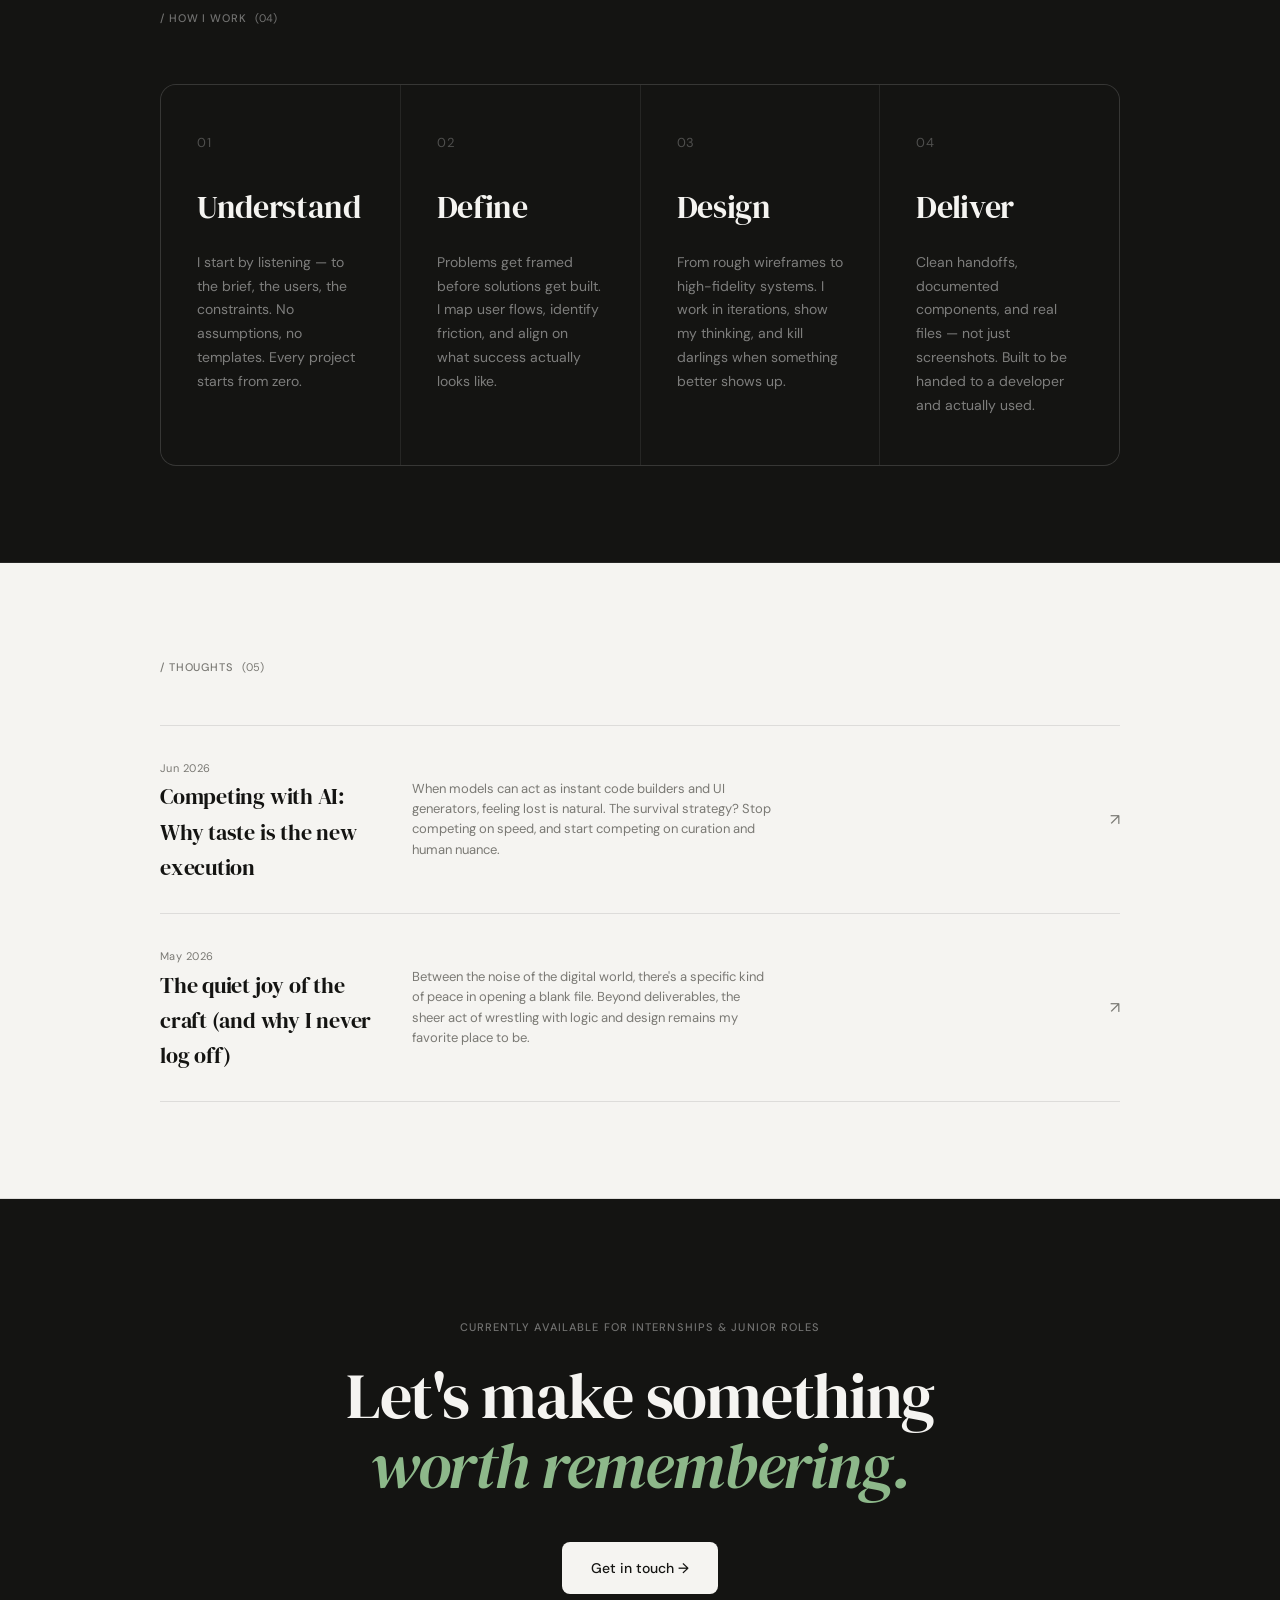
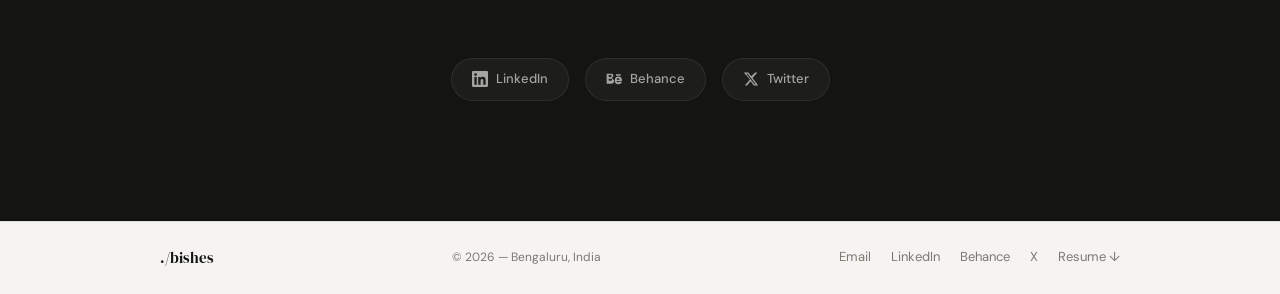
==== commit 82ea089c: "Update portfolio with new project mockups and navigation fixes" ====
--- a/index.html
+++ b/index.html
@@ -23,7 +23,7 @@
 
     <!-- ═══ NAV ═══ -->
     <nav class="nav" id="nav">
-      <a href="/" class="nav__mark">./bishzo</a>
+      <a href="/" class="nav__mark">./bishes</a>
       <div class="nav__center">
         <span class="nav__date" id="nav-date"></span>
       </div>
@@ -89,9 +89,8 @@
         </div>
 
         <p class="hero__intro">
-          I design and develop digital experiences that bring ideas to life,
-          blending creativity and technology to craft brands, products, and
-          interfaces that are intuitive, inspiring, and built to last.
+          I design and develop digital experiences — brands, products,
+          interfaces — that feel effortless to use and impossible to forget.
         </p>
       </div>
     </section>
@@ -121,7 +120,7 @@
     <!-- ═══ ABOUT INTRO ═══ -->
     <section class="about" data-reveal>
       <div class="about__inner">
-        <div class="about__label-col">
+        <div class="about__header">
           <span class="section-label">/ About</span>
           <span class="section-num">(01)</span>
         </div>
@@ -133,7 +132,7 @@
           </p>
           <div class="about__stats">
             <div class="about__stat">
-              <span class="about__stat-num">3+</span>
+              <span class="about__stat-num">10+</span>
               <span class="about__stat-label">Projects shipped</span>
             </div>
             <div class="about__stat">
@@ -287,6 +286,20 @@
     <!-- Project list — Kanso row style -->
     <section class="work" data-reveal>
       <div class="work__list">
+        <div
+          class="services__header"
+          style="
+            margin-bottom: 64px;
+            border-bottom: 1px solid rgba(20, 20, 18, 0.12);
+          "
+        >
+          <span class="section-label" style="color: rgba(20, 20, 18, 0.5)"
+            >/ Highlighted work</span
+          >
+          <span class="section-num" style="color: rgba(20, 20, 18, 0.35)"
+            >(03)</span
+          >
+        </div>
         <!-- 01: ZIVE -->
         <a href="zive.html" class="work-row" data-index="01">
           <div class="work-row__left">
@@ -504,7 +517,7 @@
     <!-- ═══ FOOTER ═══ -->
     <footer class="footer">
       <div class="footer__inner">
-        <span class="footer__mark">./bishzo</span>
+        <span class="footer__mark">./bishes</span>
         <span class="footer__copy">© 2026 — Bengaluru, India</span>
         <div class="footer__links">
           <a href="mailto:phukonbishes04@gmail.com" class="footer__link"
--- a/style.css
+++ b/style.css
@@ -3,7 +3,11 @@
    Palette: near-white / near-black / sage
    Type: DM Serif Display + DM Sans
    ══════════════════════════════════════════ */
-
+html,
+body {
+  overflow-x: hidden;
+  width: 100%;
+}
 :root {
   --bg: #f5f4f1;
   --bg-2: #edece8;
@@ -261,6 +265,7 @@
   max-width: calc(var(--w) + var(--px) * 2);
   margin: 0 auto;
   width: 100%;
+  position: relative;
 }
 .hero__top {
   display: flex;
@@ -293,11 +298,13 @@
 
 /* ── LOOPING HERO MARQUEE ── */
 .hero__marquee-wrapper {
-  width: 100%;
+  width: 100vw;
+  max-width: 100vw;
+  margin-left: calc(-50vw + 50%);
+  margin-right: calc(-50vw + 50%);
+  flex-shrink: 0; /* This stops the parent container from squishing it */
   overflow: hidden;
-  padding: 0 var(--px); /* Ensures perfectly equal padding on the left and right */
-  display: flex;
-  justify-content: center;
+  display: flex;
 }
 
 .hero__marquee {
@@ -415,14 +422,19 @@
   border-bottom: 1px solid var(--line);
 }
 .about__inner {
-  max-width: var(--w);
+  max-width: 800px; /* Made slightly narrower for better reading width */
   margin: 0 auto;
-  display: grid;
-  grid-template-columns: 180px 1fr;
-  gap: 40px;
-}
-.about__label-col {
-  padding-top: 4px;
+  display: flex;
+  flex-direction: column;
+  align-items: center; /* Centers the content blocks */
+  text-align: center; /* Centers the text */
+}
+.about__header {
+  display: flex;
+  align-items: center;
+  width: 100%; /* Forces the header to stretch the full width of the container */
+  justify-content: flex-start; /* Pushes the label to the left edge */
+  margin-bottom: 32px;
 }
 .about__pull {
   font-family: var(--f-serif);
@@ -435,10 +447,12 @@
 }
 .about__stats {
   display: flex;
+  justify-content: center; /* Centers the 3 stats horizontally */
   gap: 48px;
   margin-bottom: 32px;
   padding-top: 24px;
   border-top: 1px solid var(--line);
+  width: 100%; /* Ensures the top border spans the whole width */
 }
 .about__stat {
   display: flex;
@@ -598,7 +612,7 @@
    WORK — Row list (Kanso style)
 ═══════════════════════════════ */
 .work {
-  padding: 96px var(--px);
+  padding: 80px var(--px) 96px;
   border-bottom: 1px solid var(--line);
 }
 .work__inner {
@@ -671,17 +685,17 @@
 }
 .work-row__index {
   font-family: var(--f-sans);
-  font-size: 11px;
+  font-size: 16px;
   color: var(--ink-3);
   letter-spacing: 0.05em;
-  min-width: 24px;
+  min-width: 28px;
 }
 .work-row__title {
   font-family: var(--f-serif);
-  font-size: clamp(22px, 2.5vw, 32px);
+  font-size: clamp(28px, 3.5vw, 48px);
   font-weight: 400;
   color: var(--ink);
-  letter-spacing: -0.015em;
+  letter-spacing: -0.02em;
   transition: color 0.2s var(--ease);
 }
 .work-row:not(.work-row--soon):hover .work-row__title {
@@ -689,13 +703,14 @@
 }
 .work-row__desc {
   font-family: var(--f-sans);
-  font-size: 13px;
-  color: var(--ink-3);
-  margin-top: 3px;
+  font-size: 15px;
+  color: var(--ink-3);
+  margin-top: 8px;
+  max-width: 480px;
 }
 .work-row__tag {
   font-family: var(--f-sans);
-  font-size: 11px;
+  font-size: 12px;
   font-weight: 500;
   letter-spacing: 0.07em;
   text-transform: uppercase;
@@ -703,7 +718,7 @@
 }
 .work-row__year {
   font-family: var(--f-sans);
-  font-size: 13px;
+  font-size: 14px;
   color: var(--ink-3);
 }
 .work-row__arrow {
@@ -730,8 +745,8 @@
   top: 0;
   left: 0;
   z-index: 999;
-  width: 220px;
-  height: 160px;
+  width: 320px;
+  height: 230px;
   pointer-events: none;
   opacity: 0;
   transform: scale(0.92) rotate(-2deg);
@@ -793,7 +808,7 @@
 }
 .process-step {
   background: var(--ink);
-  padding: 40px 32px;
+  padding: 48px 36px;
   transition: background 0.3s var(--ease);
 }
 .process-step:hover {
@@ -802,22 +817,22 @@
 .process-step__num {
   display: block;
   font-family: var(--f-sans);
-  font-size: 11px;
+  font-size: 13px;
   color: rgba(255, 255, 255, 0.25);
   letter-spacing: 0.06em;
-  margin-bottom: 24px;
+  margin-bottom: 28px;
 }
 .process-step__title {
   font-family: var(--f-serif);
-  font-size: 26px;
+  font-size: 32px;
   font-weight: 400;
   color: #f5f4f1;
   letter-spacing: -0.01em;
-  margin-bottom: 16px;
+  margin-bottom: 18px;
 }
 .process-step__desc {
   font-family: var(--f-sans);
-  font-size: 13px;
+  font-size: 14px;
   color: rgba(255, 255, 255, 0.45);
   line-height: 1.7;
 }
@@ -1133,151 +1148,7 @@
     gap: 12px;
   }
 }
-/* ── INTERACTIVE CANVAS HERO ── */
-.hero__canvas-wrapper {
-  width: 100%;
-  aspect-ratio: 3/4;
-  background: var(--bg-2);
-  border: 1px solid var(--line);
-  border-radius: 16px;
-  position: relative;
-  overflow: hidden;
-  display: flex;
-  align-items: center;
-  justify-content: center;
-  box-shadow: 0 8px 32px rgba(20, 20, 18, 0.02);
-}
-
-.hero__canvas-grid {
-  width: 80%;
-  height: 80%;
-  border: 1px dashed var(--line);
-  position: relative;
-  background-image:
-    linear-gradient(to right, rgba(221, 220, 218, 0.4) 1px, transparent 1px),
-    linear-gradient(to bottom, rgba(221, 220, 218, 0.4) 1px, transparent 1px);
-  background-size: 20px 20px;
-  display: flex;
-  align-items: center;
-  justify-content: center;
-  transition: transform 0.6s var(--ease-out);
-}
-
-.hero__canvas-wrapper:hover .hero__canvas-grid {
-  transform: scale(1.03) rotate(1deg);
-}
-
-.canvas-node {
-  position: absolute;
-  width: 64px;
-  height: 64px;
-  background: white;
-  border: 1px solid var(--ink);
-  border-radius: 50%;
-  font-family: var(--f-sans);
-  font-size: 9px;
-  font-weight: 500;
-  text-transform: uppercase;
-  letter-spacing: 0.05em;
-  color: var(--ink);
-  display: flex;
-  flex-direction: column;
-  align-items: center;
-  justify-content: center;
-  gap: 4px;
-  transition:
-    border-color 0.4s,
-    color 0.4s,
-    background 0.4s,
-    transform 0.2s,
-    box-shadow 0.2s;
-  cursor: grab;
-  touch-action: none;
-  z-index: 2;
-}
-
-.node-dot {
-  width: 4px;
-  height: 4px;
-  border-radius: 50%;
-  background: var(--line);
-  transition: background 0.3s var(--ease);
-}
-
-.node--1 {
-  top: 20%;
-  left: 15%;
-}
-.node--2 {
-  top: 55%;
-  right: 10%;
-}
-.node--3 {
-  bottom: 15%;
-  left: 25%;
-}
-
-/* Default Hover state */
-.canvas-node:hover {
-  border-color: var(--accent);
-  color: var(--accent);
-  transform: translateY(-2px);
-  box-shadow: 0 4px 12px rgba(20, 20, 18, 0.04);
-}
-
-.canvas-node:hover .node-dot {
-  background: var(--accent);
-}
-
-/* Active Dragging state */
-.canvas-node.is-dragging {
-  cursor: grabbing;
-  transform: scale(1.08) !important;
-  box-shadow: 0 16px 32px rgba(20, 20, 18, 0.1) !important;
-  border-color: var(--accent) !important;
-  color: var(--accent) !important;
-  background: var(--accent-bg);
-  z-index: 10;
-}
-
-.canvas-node.is-dragging .node-dot {
-  background: var(--accent);
-}
-
-/* Subtle grid glow when actively playing with it */
-.hero__canvas-grid.is-active {
-  border-color: var(--accent);
-  background-image:
-    linear-gradient(to right, rgba(141, 184, 138, 0.2) 1px, transparent 1px),
-    linear-gradient(to bottom, rgba(141, 184, 138, 0.2) 1px, transparent 1px);
-}
-
-.canvas-vector-line {
-  position: absolute;
-  width: 100%;
-  height: 1px;
-  background: linear-gradient(90deg, transparent, var(--accent), transparent);
-  top: 45%;
-  animation: canvasScan 4s linear infinite;
-  pointer-events: none;
-}
-
-@keyframes canvasScan {
-  0% {
-    transform: translateY(-100px);
-    opacity: 0;
-  }
-  10% {
-    opacity: 1;
-  }
-  90% {
-    opacity: 1;
-  }
-  100% {
-    transform: translateY(180px);
-    opacity: 0;
-  }
-}
+
 /* ── SERVICE EXPAND ── */
 
 .service-item__top-row {
@@ -1302,35 +1173,6 @@
 
 .service-item.is-active .service-item__expand {
   grid-template-rows: 1fr;
-}
-
-.service-item__expand-inner {
-  display: flex;
-  justify-content: space-between;
-  align-items: flex-start;
-  gap: 48px;
-  padding: 20px 0 12px;
-  border-top: 1px solid rgba(255, 255, 255, 0.06);
-  margin-top: 16px;
-  opacity: 0;
-  transform: translateY(8px);
-  transition:
-    opacity 2s cubic-bezier(0.16, 1, 0.3, 1),
-    transform 2s cubic-bezier(0.16, 1, 0.3, 1);
-  min-height: 0;
-}
-
-.service-item.is-active .service-item__expand-inner {
-  opacity: 1;
-  transform: translateY(0);
-}
-
-.service-item:not(.is-active) .service-item__expand-inner {
-  transition:
-    opacity 2s cubic-bezier(0.16, 1, 0.3, 1),
-    transform 2s cubic-bezier(0.16, 1, 0.3, 1);
-  opacity: 0;
-  transform: translateY(8px);
 }
 
 .service-item:not(.is-active) .service-item__expand {
@@ -1371,44 +1213,31 @@
   color: rgba(255, 255, 255, 0.7);
   border-color: rgba(255, 255, 255, 0.2);
 }
-/* ── Socials Strip ── */
-.socials-strip {
-  padding: 48px var(--gap);
-  border-top: 1px solid rgba(20, 20, 18, 0.08);
-}
-.socials-strip__inner {
-  display: flex;
-  align-items: center;
-  gap: 32px;
-  flex-wrap: wrap;
-}
-.socials-strip__links {
-  display: flex;
-  gap: 12px;
-  flex-wrap: wrap;
-}
-.social-link {
-  display: inline-flex;
-  align-items: center;
-  gap: 7px;
-  padding: 9px 16px;
-  border: 1px solid rgba(20, 20, 18, 0.15);
-  border-radius: 99px;
-  font-family: "DM Sans", sans-serif;
-  font-size: 13px;
-  font-weight: 500;
-  color: #141412;
-  text-decoration: none;
-  transition:
-    background 0.2s,
-    border-color 0.2s,
-    color 0.2s;
-}
-.social-link:hover {
-  background: #141412;
-  border-color: #141412;
+.cta-band__eyebrow {
+  display: flex;
+  align-items: center;
+  justify-content: center;
+  gap: 8px;
+  margin-bottom: 20px;
+}
+
+.cta-band__meta {
+  margin-top: 80px;
+  padding-top: 32px;
+  border-top: 1px solid rgba(255, 255, 255, 0.08);
+  display: flex;
+  justify-content: space-between;
+  align-items: center;
+  font-family: var(--f-sans);
+  font-size: 12px;
+  color: rgba(255, 255, 255, 0.35);
+}
+
+.cta-band__back-top {
+  color: rgba(255, 255, 255, 0.35);
+  transition: color 0.25s var(--ease);
+}
+
+.cta-band__back-top:hover {
   color: #f5f4f1;
 }
-.social-link svg {
-  flex-shrink: 0;
-}
